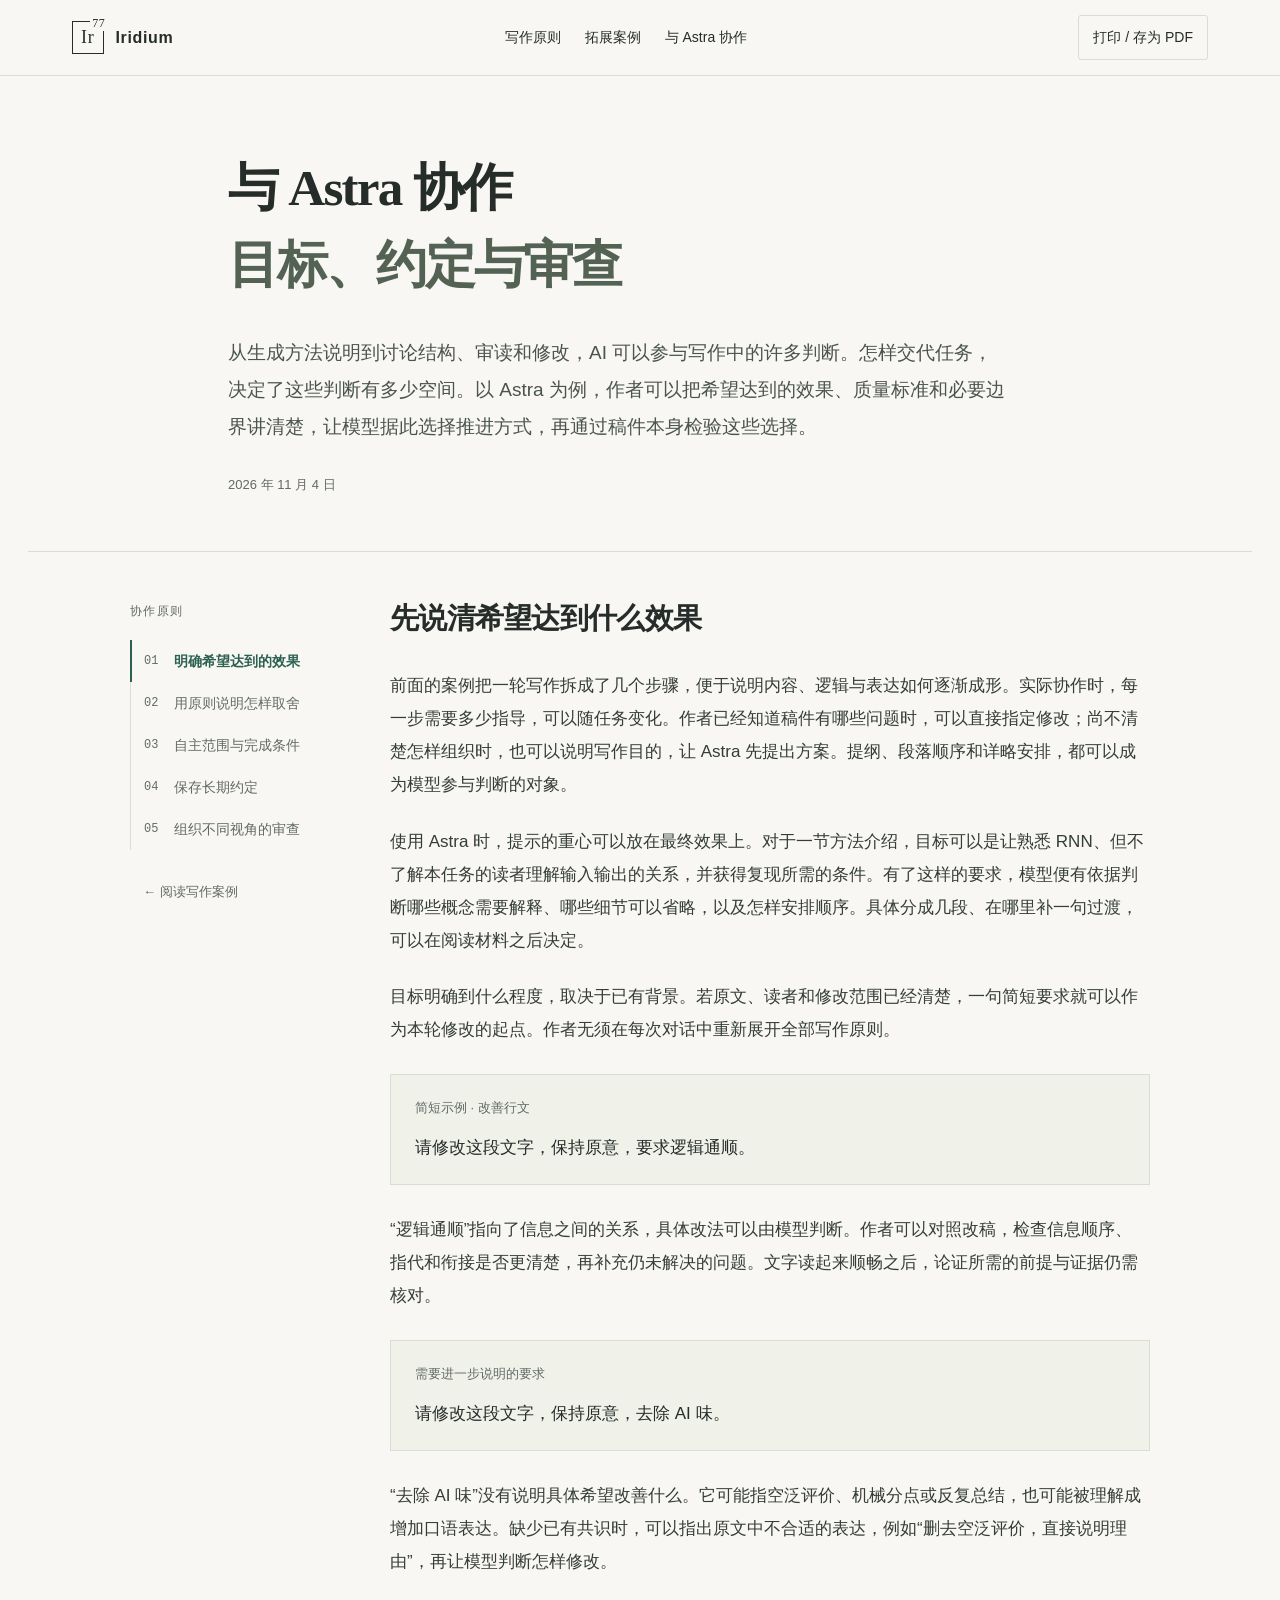
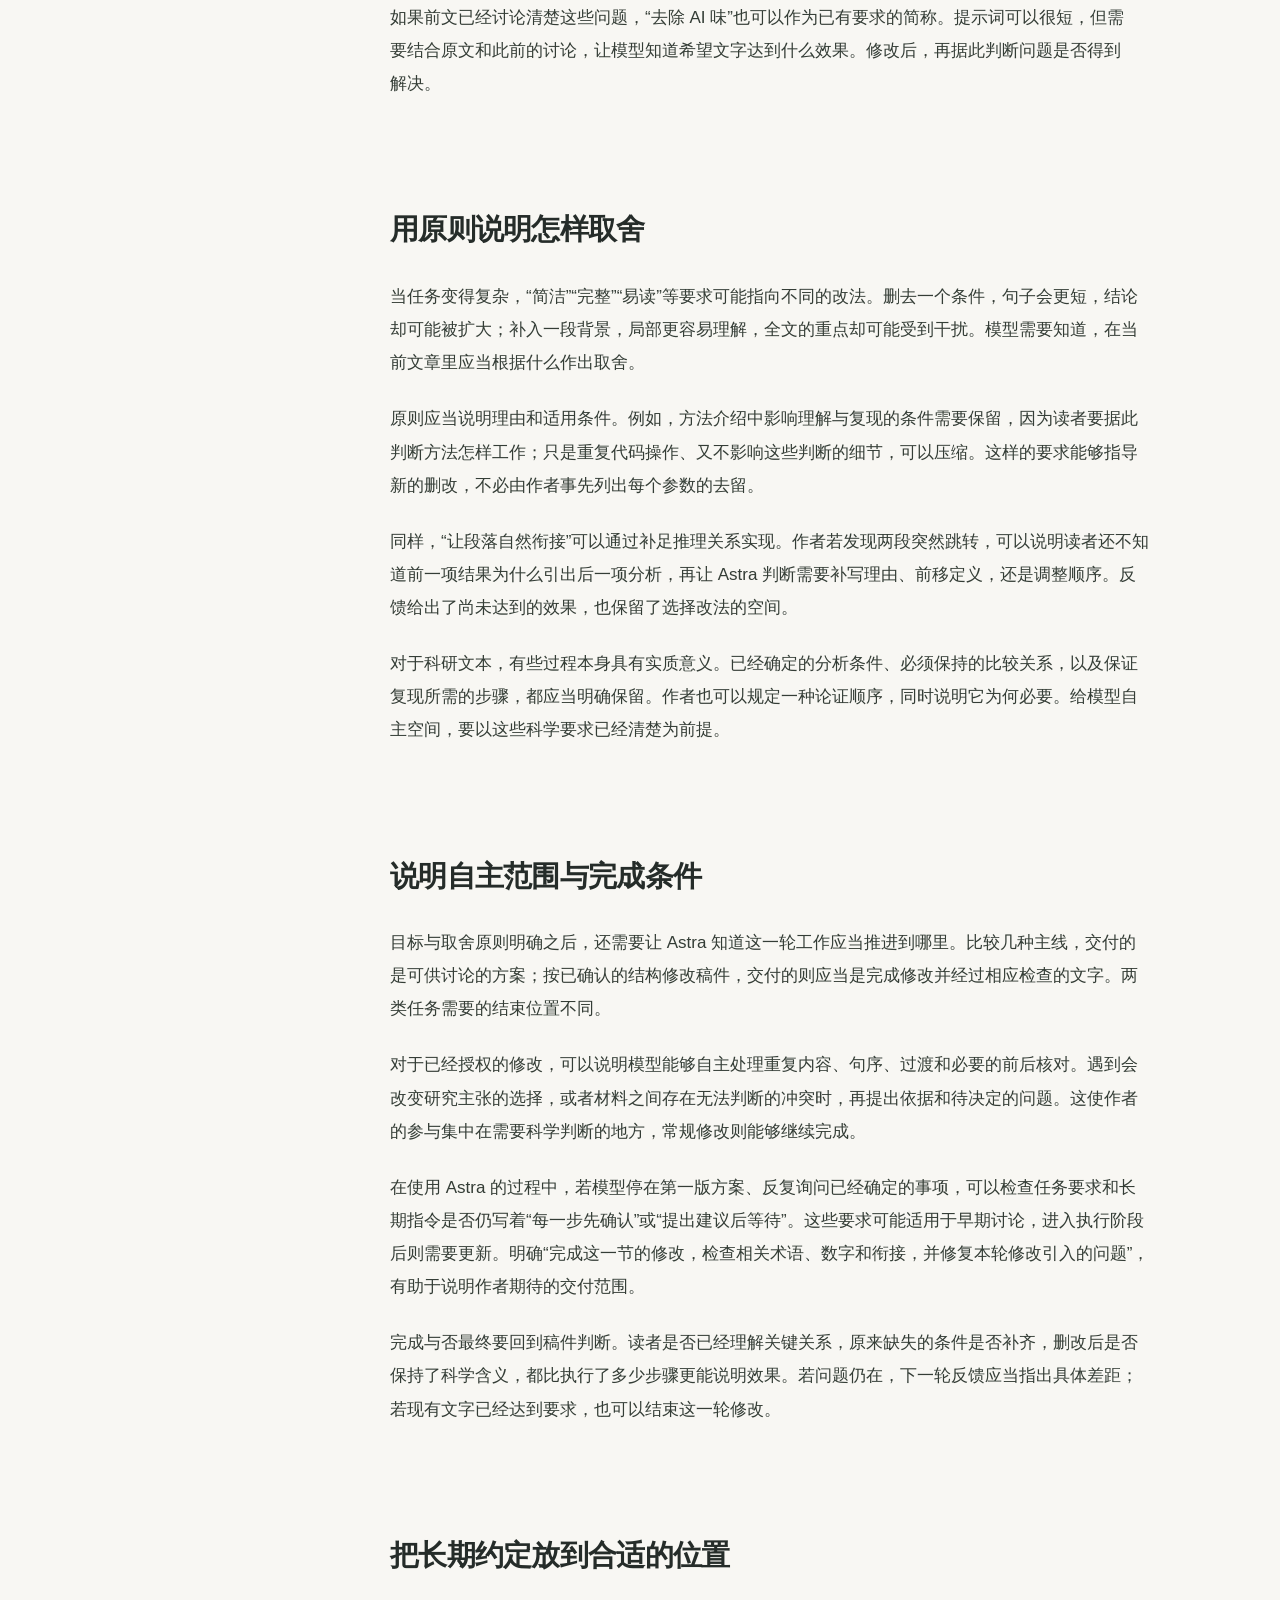
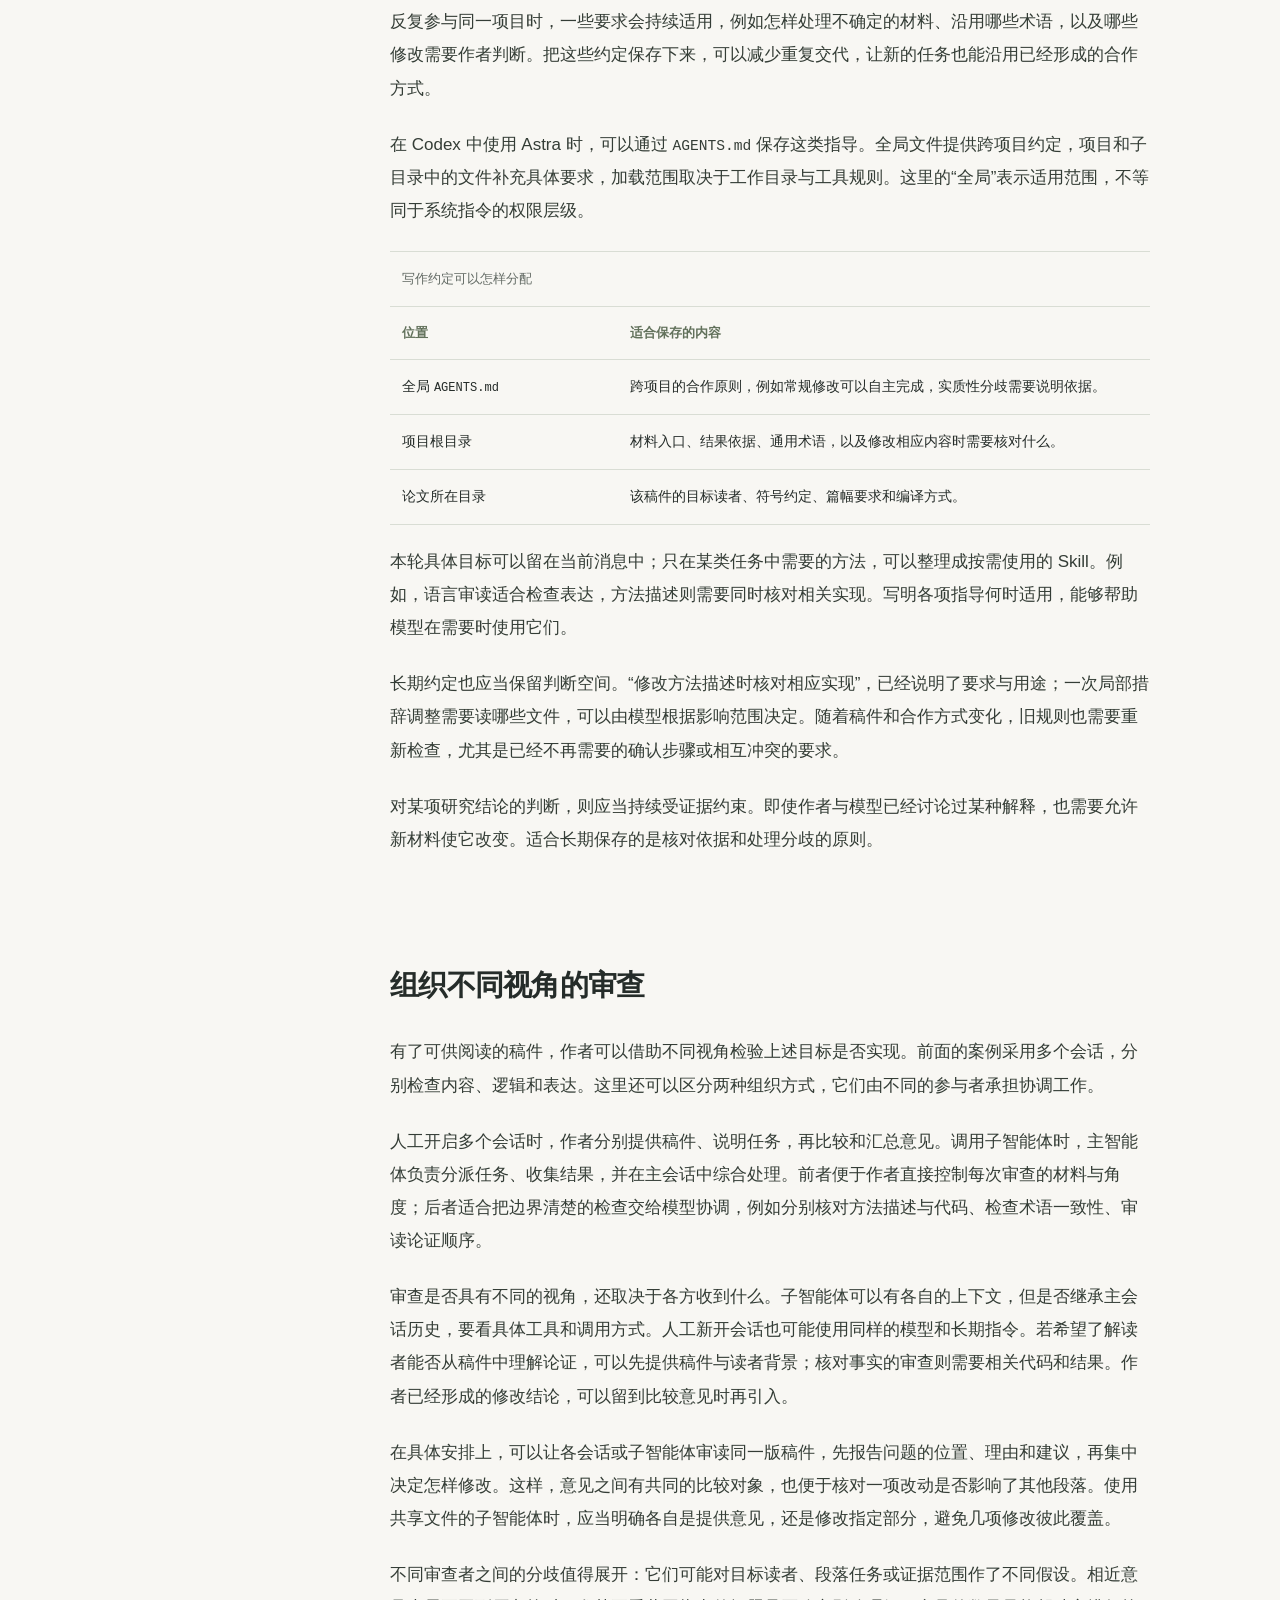
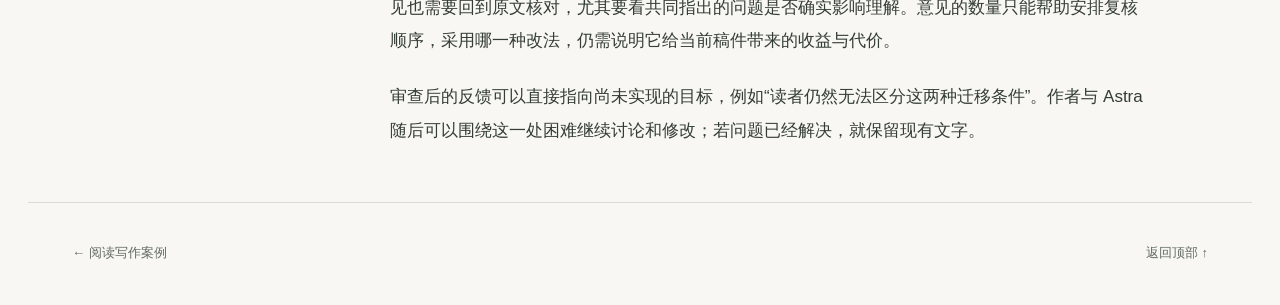
==== astra.html @ d88bc05d "Publish Iridium research writing guide" ====
<!doctype html>
<html lang="zh-CN">
<head>
  <meta charset="utf-8">
  <meta name="viewport" content="width=device-width, initial-scale=1">
  <meta name="theme-color" content="#f8f7f3">
  <meta name="description" content="与 Astra 协作写作时，怎样明确目标和取舍原则，保留自主判断空间，并通过长期约定与不同视角的审查推进修改。">
  <meta property="og:title" content="与 Astra 协作：目标、约定与审查">
  <meta property="og:description" content="把希望达到的效果、质量标准和必要边界讲清楚，让 Astra 判断怎样完成当前的写作任务。">
  <meta property="og:type" content="article">
  <meta property="og:site_name" content="Iridium">
  <link rel="canonical" href="https://veritas-arch.github.io/iridium/astra.html">
  <meta property="og:url" content="https://veritas-arch.github.io/iridium/astra.html">
  <title>与 Astra 协作 · Iridium</title>
  <link rel="icon" href="favicon.svg" type="image/svg+xml">
  <link rel="stylesheet" href="style.css">
  <script src="app.js" defer></script>
</head>
<body class="essay-page">
  <a class="skip-link" href="#goals">跳转到正文</a>
  <div class="reading-progress" aria-hidden="true"><span id="progress"></span></div>
  <header class="site-header">
    <a class="wordmark" href="index.html"><span class="brand-mark" aria-hidden="true">Ir<span>77</span></span>Iridium</a>
    <nav aria-label="主导航"><a href="index.html">写作原则</a><a href="case.html">拓展案例</a><a href="astra.html" aria-current="page">与 Astra 协作</a></nav>
    <button class="print-button" id="print-page" type="button" hidden>打印 / 存为 PDF</button>
  </header>
  <main id="top">
    <header class="article-head wrap">
      <h1>与 Astra 协作<br><span>目标、约定与审查</span></h1>
      <p class="standfirst">从生成方法说明到讨论结构、审读和修改，AI 可以参与写作中的许多判断。怎样交代任务，决定了这些判断有多少空间。以 Astra 为例，作者可以把希望达到的效果、质量标准和必要边界讲清楚，让模型据此选择推进方式，再通过稿件本身检验这些选择。</p>
      <p class="article-meta"><time datetime="2026-11-04">2026 年 11 月 4 日</time></p>
    </header>
    <div class="reading-layout wrap">
      <aside class="toc">
        <nav aria-label="协作原则目录">
          <p class="toc-label">协作原则</p>
          <a href="#goals"><span>01</span>明确希望达到的效果</a>
          <a href="#judgment"><span>02</span>用原则说明怎样取舍</a>
          <a href="#completion"><span>03</span>自主范围与完成条件</a>
          <a href="#instructions"><span>04</span>保存长期约定</a>
          <a href="#reviews"><span>05</span>组织不同视角的审查</a>
        </nav>
        <a class="toc-bottom" href="case.html">← 阅读写作案例</a>
      </aside>
      <article>
        <section class="article-section introduction" id="goals" aria-labelledby="goals-title">
          <h2 id="goals-title">先说清希望达到什么效果</h2>
          <p>前面的案例把一轮写作拆成了几个步骤，便于说明内容、逻辑与表达如何逐渐成形。实际协作时，每一步需要多少指导，可以随任务变化。作者已经知道稿件有哪些问题时，可以直接指定修改；尚不清楚怎样组织时，也可以说明写作目的，让 Astra 先提出方案。提纲、段落顺序和详略安排，都可以成为模型参与判断的对象。</p>
          <p>使用 Astra 时，提示的重心可以放在最终效果上。对于一节方法介绍，目标可以是让熟悉 RNN、但不了解本任务的读者理解输入输出的关系，并获得复现所需的条件。有了这样的要求，模型便有依据判断哪些概念需要解释、哪些细节可以省略，以及怎样安排顺序。具体分成几段、在哪里补一句过渡，可以在阅读材料之后决定。</p>
          <p>目标明确到什么程度，取决于已有背景。若原文、读者和修改范围已经清楚，一句简短要求就可以作为本轮修改的起点。作者无须在每次对话中重新展开全部写作原则。</p>
          <aside class="prompt-example" aria-labelledby="logic-example-title">
            <p class="example-label" id="logic-example-title">简短示例 · 改善行文</p>
            <blockquote><p>请修改这段文字，保持原意，要求逻辑通顺。</p></blockquote>
          </aside>
          <p>“逻辑通顺”指向了信息之间的关系，具体改法可以由模型判断。作者可以对照改稿，检查信息顺序、指代和衔接是否更清楚，再补充仍未解决的问题。文字读起来顺畅之后，论证所需的前提与证据仍需核对。</p>
          <aside class="prompt-example" aria-labelledby="voice-example-title">
            <p class="example-label" id="voice-example-title">需要进一步说明的要求</p>
            <blockquote><p>请修改这段文字，保持原意，去除 AI 味。</p></blockquote>
          </aside>
          <p>“去除 AI 味”没有说明具体希望改善什么。它可能指空泛评价、机械分点或反复总结，也可能被理解成增加口语表达。缺少已有共识时，可以指出原文中不合适的表达，例如“删去空泛评价，直接说明理由”，再让模型判断怎样修改。</p>
          <p>如果前文已经讨论清楚这些问题，“去除 AI 味”也可以作为已有要求的简称。提示词可以很短，但需要结合原文和此前的讨论，让模型知道希望文字达到什么效果。修改后，再据此判断问题是否得到解决。</p>
        </section>

        <section class="article-section" id="judgment" aria-labelledby="judgment-title">
          <h2 id="judgment-title">用原则说明怎样取舍</h2>
          <p>当任务变得复杂，“简洁”“完整”“易读”等要求可能指向不同的改法。删去一个条件，句子会更短，结论却可能被扩大；补入一段背景，局部更容易理解，全文的重点却可能受到干扰。模型需要知道，在当前文章里应当根据什么作出取舍。</p>
          <p>原则应当说明理由和适用条件。例如，方法介绍中影响理解与复现的条件需要保留，因为读者要据此判断方法怎样工作；只是重复代码操作、又不影响这些判断的细节，可以压缩。这样的要求能够指导新的删改，不必由作者事先列出每个参数的去留。</p>
          <p>同样，“让段落自然衔接”可以通过补足推理关系实现。作者若发现两段突然跳转，可以说明读者还不知道前一项结果为什么引出后一项分析，再让 Astra 判断需要补写理由、前移定义，还是调整顺序。反馈给出了尚未达到的效果，也保留了选择改法的空间。</p>
          <p>对于科研文本，有些过程本身具有实质意义。已经确定的分析条件、必须保持的比较关系，以及保证复现所需的步骤，都应当明确保留。作者也可以规定一种论证顺序，同时说明它为何必要。给模型自主空间，要以这些科学要求已经清楚为前提。</p>
        </section>

        <section class="article-section" id="completion" aria-labelledby="completion-title">
          <h2 id="completion-title">说明自主范围与完成条件</h2>
          <p>目标与取舍原则明确之后，还需要让 Astra 知道这一轮工作应当推进到哪里。比较几种主线，交付的是可供讨论的方案；按已确认的结构修改稿件，交付的则应当是完成修改并经过相应检查的文字。两类任务需要的结束位置不同。</p>
          <p>对于已经授权的修改，可以说明模型能够自主处理重复内容、句序、过渡和必要的前后核对。遇到会改变研究主张的选择，或者材料之间存在无法判断的冲突时，再提出依据和待决定的问题。这使作者的参与集中在需要科学判断的地方，常规修改则能够继续完成。</p>
          <p>在使用 Astra 的过程中，若模型停在第一版方案、反复询问已经确定的事项，可以检查任务要求和长期指令是否仍写着“每一步先确认”或“提出建议后等待”。这些要求可能适用于早期讨论，进入执行阶段后则需要更新。明确“完成这一节的修改，检查相关术语、数字和衔接，并修复本轮修改引入的问题”，有助于说明作者期待的交付范围。</p>
          <p>完成与否最终要回到稿件判断。读者是否已经理解关键关系，原来缺失的条件是否补齐，删改后是否保持了科学含义，都比执行了多少步骤更能说明效果。若问题仍在，下一轮反馈应当指出具体差距；若现有文字已经达到要求，也可以结束这一轮修改。</p>
        </section>

        <section class="article-section" id="instructions" aria-labelledby="instructions-title">
          <h2 id="instructions-title">把长期约定放到合适的位置</h2>
          <p>反复参与同一项目时，一些要求会持续适用，例如怎样处理不确定的材料、沿用哪些术语，以及哪些修改需要作者判断。把这些约定保存下来，可以减少重复交代，让新的任务也能沿用已经形成的合作方式。</p>
          <p>在 Codex 中使用 Astra 时，可以通过 <code>AGENTS.md</code> 保存这类指导。全局文件提供跨项目约定，项目和子目录中的文件补充具体要求，加载范围取决于工作目录与工具规则。这里的“全局”表示适用范围，不等同于系统指令的权限层级。</p>
          <div class="table-wrap">
            <table class="guidance-table">
              <caption>写作约定可以怎样分配</caption>
              <thead><tr><th scope="col">位置</th><th scope="col">适合保存的内容</th></tr></thead>
              <tbody>
                <tr><th scope="row">全局 <code>AGENTS.md</code></th><td>跨项目的合作原则，例如常规修改可以自主完成，实质性分歧需要说明依据。</td></tr>
                <tr><th scope="row">项目根目录</th><td>材料入口、结果依据、通用术语，以及修改相应内容时需要核对什么。</td></tr>
                <tr><th scope="row">论文所在目录</th><td>该稿件的目标读者、符号约定、篇幅要求和编译方式。</td></tr>
              </tbody>
            </table>
          </div>
          <p>本轮具体目标可以留在当前消息中；只在某类任务中需要的方法，可以整理成按需使用的 Skill。例如，语言审读适合检查表达，方法描述则需要同时核对相关实现。写明各项指导何时适用，能够帮助模型在需要时使用它们。</p>
          <p>长期约定也应当保留判断空间。“修改方法描述时核对相应实现”，已经说明了要求与用途；一次局部措辞调整需要读哪些文件，可以由模型根据影响范围决定。随着稿件和合作方式变化，旧规则也需要重新检查，尤其是已经不再需要的确认步骤或相互冲突的要求。</p>
          <p>对某项研究结论的判断，则应当持续受证据约束。即使作者与模型已经讨论过某种解释，也需要允许新材料使它改变。适合长期保存的是核对依据和处理分歧的原则。</p>
        </section>

        <section class="article-section" id="reviews" aria-labelledby="reviews-title">
          <h2 id="reviews-title">组织不同视角的审查</h2>
          <p>有了可供阅读的稿件，作者可以借助不同视角检验上述目标是否实现。前面的案例采用多个会话，分别检查内容、逻辑和表达。这里还可以区分两种组织方式，它们由不同的参与者承担协调工作。</p>
          <p>人工开启多个会话时，作者分别提供稿件、说明任务，再比较和汇总意见。调用子智能体时，主智能体负责分派任务、收集结果，并在主会话中综合处理。前者便于作者直接控制每次审查的材料与角度；后者适合把边界清楚的检查交给模型协调，例如分别核对方法描述与代码、检查术语一致性、审读论证顺序。</p>
          <p>审查是否具有不同的视角，还取决于各方收到什么。子智能体可以有各自的上下文，但是否继承主会话历史，要看具体工具和调用方式。人工新开会话也可能使用同样的模型和长期指令。若希望了解读者能否从稿件中理解论证，可以先提供稿件与读者背景；核对事实的审查则需要相关代码和结果。作者已经形成的修改结论，可以留到比较意见时再引入。</p>
          <p>在具体安排上，可以让各会话或子智能体审读同一版稿件，先报告问题的位置、理由和建议，再集中决定怎样修改。这样，意见之间有共同的比较对象，也便于核对一项改动是否影响了其他段落。使用共享文件的子智能体时，应当明确各自是提供意见，还是修改指定部分，避免几项修改彼此覆盖。</p>
          <p>不同审查者之间的分歧值得展开：它们可能对目标读者、段落任务或证据范围作了不同假设。相近意见也需要回到原文核对，尤其要看共同指出的问题是否确实影响理解。意见的数量只能帮助安排复核顺序，采用哪一种改法，仍需说明它给当前稿件带来的收益与代价。</p>
          <p>审查后的反馈可以直接指向尚未实现的目标，例如“读者仍然无法区分这两种迁移条件”。作者与 Astra 随后可以围绕这一处困难继续讨论和修改；若问题已经解决，就保留现有文字。</p>
        </section>
      </article>
    </div>
  </main>
  <footer class="site-footer wrap"><a href="case.html">← 阅读写作案例</a><a href="#top">返回顶部 ↑</a></footer>
  <div id="toast" class="toast" role="status" aria-live="polite" hidden></div>
</body>
</html>
---- style.css ----
:root {
  --paper: #f8f7f3;
  --ink: #252c29;
  --muted: #626a64;
  --line: #d9ddd4;
  --accent: #2c6152;
  --accent-dark: #234d42;
  --rust: #a64d35;
  --tint: #edf1e9;
  --serif: "Noto Serif CJK SC", "Songti SC", "STSong", serif;
  --sans: Inter, "Noto Sans CJK SC", "PingFang SC", "Microsoft YaHei", sans-serif;
  --text-body: 1.0625rem;
  --text-note: 1rem;
  --text-small: .875rem;
  --text-label: .8125rem;
  --text-micro: .75rem;
  --header-height: 76px;
}
* { box-sizing: border-box; }
html { scroll-behavior: smooth; scroll-padding-top: calc(var(--header-height) + 28px); scrollbar-color: #a8b9a2 var(--paper); }
body { margin: 0; background: var(--paper); color: var(--ink); font: var(--text-body)/1.95 var(--sans); -webkit-font-smoothing: antialiased; }
a { color: inherit; text-underline-offset: 4px; text-decoration-thickness: 1px; }
a:hover { color: var(--accent); }
button { font: inherit; color: inherit; cursor: pointer; min-height: 44px; min-width: 44px; border: 1px solid var(--line); background: transparent; }
a, button, summary { -webkit-tap-highlight-color: transparent; }
a:focus-visible, button:focus-visible, summary:focus-visible, [tabindex]:focus-visible { outline: 3px solid #a45133; outline-offset: 5px; border-radius: 2px; }
p { margin: 0 0 1.35em; text-wrap: pretty; }
h1, h2, h3, h4 { margin: 0; font-weight: 600; line-height: 1.55; text-wrap: balance; }
h1, h2 { font-family: var(--serif); }
h2 { font-size: 1.8rem; letter-spacing: -.025em; margin-bottom: 28px; }
h3 { font-size: 1.1875rem; }
h4 { font-size: 1.0625rem; }
code { font: .86em/1.7 ui-monospace, SFMono-Regular, Consolas, monospace; overflow-wrap: anywhere; }
pre { margin: 0; }
sub { line-height: 0; }
::selection { background: #dbe7ce; }
[hidden] { display: none !important; }
.wrap { width: min(100%, 1224px); margin-inline: auto; padding-inline: 44px; }
.skip-link { position: fixed; top: -100px; left: 20px; z-index: 200; padding: 12px; background: var(--ink); color: white; }
.skip-link:focus { top: 12px; }
.reading-progress { position: fixed; inset: 0 0 auto; height: 3px; z-index: 100; }
.reading-progress span { display: block; height: 100%; width: 0; background: var(--accent); }
.site-header { display: flex; flex-wrap: wrap; align-items: center; justify-content: space-between; gap: 16px 28px; min-height: 76px; padding: 12px max(32px, calc((100vw - 1136px)/2)); border-bottom: 1px solid var(--line); position: sticky; top: 0; background: var(--paper); z-index: 50; }
.wordmark { display: inline-flex; align-items: center; gap: 12px; text-decoration: none; white-space: nowrap; font-size: 1rem; font-weight: 600; letter-spacing: .04em; }
.brand-mark { position: relative; width: 1.75em; height: 1.8em; border: 1.5px solid var(--ink); display: inline-flex; align-items: center; justify-content: center; font: 1.125rem/1 var(--serif); }
.brand-mark span { position: absolute; right: -5px; top: -7px; padding: 2px; background: var(--paper); font-size: 12px; }
.site-header nav { display: flex; align-items: center; flex-wrap: wrap; gap: 24px; font-size: var(--text-small); }
.site-header nav a { display: inline-flex; align-items: center; min-height: 44px; text-decoration: none; white-space: nowrap; }
.site-header nav a:hover { text-decoration: underline; }
.print-button { padding: 8px 14px; border-radius: 3px; font-size: var(--text-small); }
.print-button:hover { background: var(--tint); }
.article-head { max-width: 912px; padding-top: 74px; padding-bottom: 54px; }
.article-head h1 { font-size: clamp(2.25rem, 4vw, 3.25rem); line-height: 1.5; letter-spacing: -.035em; margin-bottom: 30px; }
.article-head h1 span { color: #536253; }
.standfirst { max-width: 780px; font-size: 1.1875rem; line-height: 1.95; color: #4b544d; margin-bottom: 28px; }
.standfirst a { color: var(--accent); }
.article-meta { color: var(--muted); font-size: var(--text-label); margin: 0; line-height: 1.9; }
.reading-layout { display: grid; grid-template-columns: 196px minmax(0, 760px); gap: 64px; justify-content: center; padding-top: 44px; padding-bottom: 24px; border-top: 1px solid var(--line); }
.toc { position: sticky; top: calc(var(--header-height) + 26px); align-self: start; max-height: calc(100dvh - var(--header-height) - 48px); overflow-y: auto; scrollbar-width: thin; font-size: var(--text-small); padding: 4px 5px 5px 0; }
.toc-label { margin-bottom: 16px; font-size: var(--text-micro); letter-spacing: .12em; color: var(--muted); }
.toc nav a { display: flex; align-items: center; gap: 12px; min-height: 42px; padding: 8px 0 8px 13px; border-left: 1px solid var(--line); line-height: 1.6; text-decoration: none; color: var(--muted); }
.toc nav a span { flex: 0 0 1.5em; color: var(--muted); font: var(--text-micro)/1.7 ui-monospace, monospace; }
.toc nav a.active { border-left: 2px solid var(--accent); padding-left: 12px; color: var(--accent); font-weight: 600; }
.toc nav a:hover { color: var(--ink); }
.toc a:focus-visible { outline-offset: -3px; }
.toc-bottom { display: inline-flex; align-items: center; min-height: 44px; margin-top: 20px; padding-left: 13px; color: var(--muted); font-size: var(--text-label); text-decoration: none; }
article { min-width: 0; }
.article-section { margin-bottom: 76px; padding-bottom: 8px; }
.article-section:last-child { margin-bottom: 0; }
.section-lead { margin-bottom: 26px; font-size: 1.125rem; line-height: 1.9; }
.article-section > p:not(.small-print) { color: #343d36; }
.article-section > h3 { margin: 40px 0 20px; }
article p a { color: var(--accent); }
.brief-example { margin: 30px 0; padding: 4px 0 4px 22px; border-left: 1px solid #a4b599; color: #485544; }
.brief-example p { font-size: var(--text-note); margin-bottom: 10px; }
.brief-example .example-label { color: var(--muted); font-size: var(--text-label); margin-bottom: 10px; }
.brief-example a { color: var(--accent); font-size: var(--text-label); text-decoration: none; }
.small-label, .panel-label { display: block; font-size: var(--text-label); line-height: 1.8; letter-spacing: .02em; color: var(--muted); margin-bottom: 12px; }
.small-print { font-size: var(--text-small) !important; line-height: 1.9; color: var(--muted); }
.source-note { font-size: var(--text-label); color: var(--accent); text-decoration: none; line-height: 1.9; overflow-wrap: anywhere; }
.source-note:hover { text-decoration: underline; }
.source-entry { display: flex; gap: 22px; border-top: 1px solid var(--line); padding: 26px 0; }
.source-index { color: var(--rust); font: var(--text-label)/2.5 ui-monospace, monospace; }
.source-entry > div { min-width: 0; flex: 1; }
.source-entry h3 { font-size: 1.125rem; margin-bottom: 10px; }
.source-entry p { font-size: var(--text-note); line-height: 1.95; color: var(--muted); }
.source-entry > div > p:last-child { margin-bottom: 0; }
.site-footer { border-top: 1px solid var(--line); display: flex; align-items: center; justify-content: space-between; gap: 24px; padding-top: 28px; padding-bottom: 30px; font-size: var(--text-label); color: var(--muted); }
.site-footer a { display: inline-flex; align-items: center; min-height: 44px; text-decoration: none; }
.toast { position: fixed; bottom: max(24px, env(safe-area-inset-bottom)); left: 50%; transform: translateX(-50%); max-width: 90%; padding: 10px 22px; background: #263e32; color: white; border-radius: 4px; font-size: var(--text-small); text-align: center; z-index: 99; box-shadow: 0 5px 20px #0002; }

/* The separate case study retains the original comparisons and exercises. */
details { border-block: 1px solid var(--line); }
summary { list-style: none; cursor: pointer; display: flex; align-items: center; justify-content: space-between; gap: 15px; padding: 18px 0; min-height: 44px; font-size: .9375rem; line-height: 1.8; }
summary::-webkit-details-marker { display: none; }
.expand-icon { flex-shrink: 0; color: var(--accent); font-size: 20px; transition: transform .2s; }
details[open] > summary > .expand-icon { transform: rotate(45deg); }
.details-body { padding-bottom: 22px; }
.details-body > p:last-child { margin-bottom: 0; }
.tiny-tag { display: inline-block; padding: 3px 7px; border: 1px solid #a8b9a2; border-radius: 2px; color: var(--accent); font-size: var(--text-micro); line-height: 1.6; letter-spacing: .02em; }
.case-page .article-section { padding-bottom: 48px; border-bottom: 1px solid var(--line); }
.case-page .article-section:last-child { border-bottom: 0; }
.case-context { background: var(--tint); padding: 22px 24px; margin: 30px 0 24px; border-radius: 3px; }
.case-context p { font-size: var(--text-note); color: #4a5449; margin: 12px 0 0; }
.case-route { list-style: none; display: grid; grid-template-columns: repeat(6, 1fr); gap: 10px; padding: 0; margin: 26px 0 0; counter-reset: case; }
.case-route li { padding-bottom: 12px; counter-increment: case; }
.case-route a { display: flex; flex-direction: column; gap: 7px; min-height: 52px; font-size: var(--text-small); text-decoration: none; }
.case-route a:before { content: "0" counter(case); color: var(--rust); font: var(--text-micro)/1.5 ui-monospace, monospace; }
.case-step { margin-top: 52px; }
.step-heading { display: flex; align-items: center; gap: 15px; margin-bottom: 21px; }
.step-heading > span { flex-shrink: 0; width: 2.5em; height: 2.5em; display: flex; align-items: center; justify-content: center; border: 1px solid var(--line); border-radius: 50%; background: var(--tint); color: var(--accent); font: var(--text-micro)/1 ui-monospace, monospace; }
.step-heading h3 { font: 600 1.375rem/1.6 var(--serif); }
.case-step > p { color: #3e4740; }
.code-disclosure { background: #f0f0e9; border: 0; padding-inline: 18px; margin-top: 25px; }
.summary-meta { font-size: var(--text-label); color: var(--muted); margin-left: auto; }
.code-block { padding: 20px; background: #233e35; color: #e9f0de; overflow: auto; border-radius: 3px; font-size: var(--text-small); margin-bottom: 15px; line-height: 1.85; }
.code-block code { white-space: pre; overflow-wrap: normal; font-size: inherit; }
.task-figure { margin: 25px 0; padding: 24px 24px 20px; border: 1px solid var(--line); background: #fffefb; }
.task-stage-labels { display: grid; grid-template-columns: 5fr 2.2fr 3fr; font-size: var(--text-label); color: var(--muted); margin-bottom: 16px; text-align: center; }
.trial-track { display: flex; gap: 5px; align-items: center; height: 33px; }
.trial-track .item, .trial-track .retrieval { width: 10%; text-align: center; font: .875rem/30px ui-monospace, monospace; border-radius: 2px; flex-shrink: 0; }
.coral { background: #dba891; }
.ochre { background: #dec996; }
.teal { background: #9dbab0; }
.gap { width: 10%; border-bottom: 1px solid #abb5a6; }
.maintenance { width: 22%; height: 27px; background: repeating-linear-gradient(120deg, transparent, transparent 5px, #e3e8dd 5px, #e3e8dd 6px); border: 1px solid #d8e1ce; }
.trial-track .retrieval { width: 8%; border: 1px solid #92a88d; color: var(--accent); background: var(--tint); }
.fixation-track { display: grid; grid-template-columns: minmax(0, 74fr) minmax(0, 26fr); gap: 4px; margin-top: 14px; text-align: center; font: var(--text-micro)/1.6 ui-monospace, monospace; }
.fixation-track span { overflow-wrap: anywhere; }
.fixation-track span:first-child { border-top: 2px solid #7c9174; }
.fixation-track span:last-child { border-bottom: 2px solid #bcc6b6; }
.task-figure > p { font-size: var(--text-label); color: var(--muted); margin: 18px 0 0; }
.decision { border-left: 2px solid #adbd9e; padding-left: 17px; font-size: var(--text-note); color: #5d6855; margin-top: 22px; }
.decision > span { display: block; font-size: var(--text-label); color: var(--accent); margin-bottom: 6px; }
.table-wrap { margin: 24px 0 20px; overflow: auto; border-block: 1px solid var(--line); }
table { border-collapse: collapse; width: 100%; font-size: var(--text-small); text-align: left; line-height: 1.85; }
caption { text-align: left; color: var(--muted); font-size: var(--text-label); padding: 15px 12px; }
th, td { padding: 14px 12px; border-top: 1px solid var(--line); vertical-align: top; }
thead th { color: #62715b; font-weight: 600; font-size: var(--text-label); }
tbody th { font-weight: 400; width: 41%; }
tbody td:nth-child(2) { width: 20%; }
.guidance-table tbody th { width: 30%; }
.guidance-table tbody td:nth-child(2) { width: 70%; }
.placement { display: inline-block; padding: 3px 7px; border-radius: 2px; font-size: var(--text-micro); }
.placement.main { background: #dfeadf; color: #315d43; }
.placement.appendix { background: #ece4d1; color: #6d572d; }
.placement.both { background: #e1e7e5; color: #3c5b51; }
.placement.code { background: #e7e7e3; color: #555d55; }
.outline-list { border-left: 1px solid #b8c7b0; margin: 25px 0 25px 8px; padding-left: 24px; }
.outline-list > div { position: relative; margin-bottom: 22px; }
.outline-list > div:before { content: ""; position: absolute; left: -29px; top: 10px; width: 8px; height: 8px; border-radius: 50%; background: #79946d; border: 2px solid var(--paper); }
.outline-list span { font-size: var(--text-label); color: var(--muted); margin-right: 15px; }
.outline-list strong { font-size: var(--text-note); font-weight: 600; }
.outline-list p { font-size: var(--text-note); color: var(--muted); margin: 6px 0 0; }
.prompt-inline { margin-top: 26px; }
.prompt-inline .details-body { background: #eeeee7; padding: 18px 20px; }
.prompt-content { font-size: var(--text-note); color: #414b40; white-space: pre-line; }
.prompt-inline .copy-button { margin-top: 12px; }
.copy-button { font-size: var(--text-small); line-height: 1.6; padding: 9px 14px; border: 1px solid #a6b69d; border-radius: 3px; color: var(--accent); flex-shrink: 0; min-width: 4.5rem; }
.copy-button:hover { background: #e2e9dc; }
.revision-view { margin: 25px 0; border: 1px solid #cbd4c3; border-radius: 3px; background: #fffefb; overflow: hidden; }
.tab-list { display: flex; border-bottom: 1px solid var(--line); background: var(--tint); padding-inline: 18px; gap: 8px; }
.tab-list button { border: 0; border-bottom: 2px solid transparent; padding: 14px 18px; color: var(--muted); font-size: var(--text-small); font-weight: 500; }
.tab-list button[aria-selected="true"] { color: var(--accent); border-bottom-color: var(--accent); }
.tab-panel { padding: 28px 32px; }
.tab-list button:focus-visible, .tab-panel:focus-visible { outline-offset: -4px; }
.english-sample { font: 1.125rem/1.9 Georgia, "Times New Roman", serif; color: #364238; }
.english-sample code { font-size: .72em; }
.editor-note { font-size: .9375rem; color: var(--muted); padding-top: 15px; border-top: 1px dashed var(--line); margin: 0; }
.reason-list { list-style: none; padding: 0; margin: 0; }
.reason-list li { display: flex; gap: 20px; font-size: var(--text-note); margin-bottom: 16px; }
.reason-list li:last-child { margin-bottom: 0; }
.reason-list strong { color: var(--accent); font-weight: 500; flex: 0 0 2em; }
.final-excerpt { margin: 25px 0; padding: 25px 28px; background: #f0f1ea; border-left: 2px solid #a3b395; }
.final-excerpt > p:last-child { margin-bottom: 0; }
.before-after { display: grid; grid-template-columns: 1fr 1fr; border-block: 1px solid var(--line); margin: 25px 0 15px; }
.before-after > div { padding: 23px 22px 21px 0; }
.before-after > div + div { padding-left: 24px; padding-right: 0; border-left: 1px solid var(--line); }
.before-after .english-sample { margin-bottom: 0; }
.review-quote { background: #e9eee3; border-left: 2px solid #90a480; padding: 24px 26px; margin: 24px 0; }
.review-quote p { font: 1.125rem/1.9 var(--serif); margin-bottom: 14px; }
.argument-flow { list-style: none; padding: 0; margin: 33px 0 30px; }
.argument-flow li { display: flex; gap: 20px; position: relative; padding-bottom: 26px; }
.argument-flow li:after { content: ""; position: absolute; left: 14px; top: 29px; bottom: 0; width: 1px; background: #bccab1; }
.argument-flow li:last-child:after { display: none; }
.flow-dot { display: flex; align-items: center; justify-content: center; flex-shrink: 0; width: 29px; height: 29px; border: 1px solid #bac9ae; border-radius: 50%; color: var(--accent); font: var(--text-micro)/1 ui-monospace, monospace; }
.argument-flow h4 { margin: 1px 0 8px; }
.argument-flow p { font-size: var(--text-note); color: var(--muted); margin: 0; }
.transition-example { background: var(--tint); padding: 23px 26px; margin: 15px 0 25px; }
.transition-example > p:last-child { margin-bottom: 0; }
.review-lenses { display: grid; grid-template-columns: repeat(3, 1fr); gap: 24px; margin: 30px 0; }
.review-lenses > div { border-top: 2px solid #a6b694; padding-top: 15px; }
.review-lenses span { color: var(--accent); font-size: var(--text-label); }
.review-lenses h4 { font-size: var(--text-body); margin: 10px 0; }
.review-lenses p { color: var(--muted); font-size: var(--text-note); margin: 0; }
.decision-lab { margin: 35px 0; padding: 28px; border: 1px solid #bac9b0; border-radius: 3px; background: #fffefb; }
.lab-heading { display: flex; align-items: center; gap: 15px; margin-bottom: 16px; }
.lab-heading > p { font: 1.1875rem/1.6 var(--serif); margin: 0; }
.lab-original { padding: 18px 0 20px; border-top: 1px solid var(--line); margin-top: 23px; }
.lab-original > p { margin: 0; }
.lab-suggestion { padding: 20px 23px; background: #f4eee4; border-left: 2px solid #b68c65; }
.lab-suggestion > p { font: 1.25rem/1.9 var(--serif); margin: 0 0 12px; }
.suggestion-reason { color: #7a6857; font-size: var(--text-small); }
.decision-buttons { display: flex; gap: 12px; margin: 22px 0; flex-wrap: wrap; }
.decision-buttons button { flex: 1; min-width: 7rem; padding: 10px 12px; border-color: #a5b49a; border-radius: 3px; font-size: var(--text-small); }
.decision-buttons button:hover, .decision-buttons button[aria-pressed="true"] { background: var(--accent); color: #fff; border-color: var(--accent); }
.decision-feedback { padding: 17px 20px; background: #eaf0e2; color: #385032; font-size: var(--text-note); margin-bottom: 21px; }
.verdict { margin-top: 22px; }
.verdict .details-body p { font-size: var(--text-note); }
.verdict .verdict-text { border-left: 2px solid #8ea777; padding: 10px 17px; background: var(--tint); color: var(--accent); }
.line-edit { padding: 24px 27px; background: #f0f0e8; margin: 28px 0; }
.line-edit > p > span { display: block; color: var(--muted); font-size: var(--text-label); margin-bottom: 11px; }
.line-edit del { color: #8c6452; text-decoration-color: #a15f49; text-decoration-thickness: 1px; }
.line-edit > .small-print { margin-bottom: 0; }
.finish-list { margin: 28px 0; }
.finish-list > div { display: flex; gap: 25px; border-top: 1px solid var(--line); padding: 17px 0; }
.finish-list span { flex: 0 0 2em; color: var(--accent); font-size: var(--text-small); }
.finish-list p { color: var(--muted); font-size: var(--text-note); margin: 0; }
.section-heading-row { display: flex; align-items: baseline; justify-content: space-between; gap: 18px; margin-bottom: 24px; }
.section-heading-row h2 { margin: 0; }
.download-link { display: inline-flex; align-items: center; min-height: 44px; flex-shrink: 0; font-size: var(--text-small); color: var(--accent); text-decoration: none; border-bottom: 1px solid #a2b495; padding-bottom: 4px; }
.download-link span { margin-left: 8px; }
.prompt-card { margin: 28px 0; padding: 28px 0 8px; border-top: 1px solid var(--line); }
.prompt-card-header { display: grid; align-items: center; gap: 12px; grid-template-columns: auto minmax(0, 1fr) auto; }
.prompt-number { color: var(--rust); font: var(--text-label)/1.5 ui-monospace, monospace; }
.prompt-card-header h3 { font-size: 1.125rem; min-width: 0; }
.prompt-use { font-size: var(--text-small); color: var(--muted); margin: 16px 0; }
.prompt-card .prompt-content { background: #f0f2ea; padding: 20px 24px; margin: 0; }
.prompt-example { margin: 28px 0; padding: 20px 24px; border: 1px solid var(--line); background: #f0f2ea; break-inside: avoid; }
.prompt-example .example-label { margin: 0 0 10px; font-size: var(--text-label); color: var(--muted); }
.prompt-example blockquote, .prompt-example blockquote p { margin: 0; }
.source-details { border-bottom: 0; margin-top: 17px; }
.source-details ul { color: var(--muted); font-size: var(--text-small); padding-left: 18px; line-height: 2.1; }
.source-details li { margin-bottom: 12px; }
.source-details .details-body { padding-bottom: 0; }
.math { white-space: nowrap; }

@media (max-width: 1100px) {
  .wrap { padding-inline: 32px; }
  .reading-layout { grid-template-columns: 180px minmax(0, 760px); gap: 36px; }
}
@media (max-width: 880px) {
  .article-head { padding-top: 52px; padding-bottom: 40px; }
  .reading-layout { display: block; padding-top: 30px; }
  .toc { position: static; max-height: none; overflow: visible; border-bottom: 1px solid var(--line); padding-bottom: 24px; margin-bottom: 40px; }
  .toc nav { display: grid; grid-template-columns: repeat(2, minmax(0, 1fr)); gap: 2px 28px; }
  .toc-label { grid-column: 1/-1; margin-bottom: 8px; }
  .toc nav a, .toc nav a.active { padding: 8px 0; border: 0; min-height: 44px; }
  .toc-bottom { display: none; }
  .article-section { max-width: 760px; margin-inline: auto; }
  .review-lenses { grid-template-columns: 1fr; gap: 20px; }
  .before-after { grid-template-columns: 1fr; }
  .before-after > div, .before-after > div + div { padding: 24px 0; border-left: 0; }
  .before-after > div + div { border-top: 1px solid var(--line); }
}
@media (max-width: 650px) {
  :root { --text-body: 1rem; --header-height: 66px; }
  .wrap { padding-inline: 20px; }
  .site-header { min-height: 66px; padding: 10px 20px; gap: 8px 14px; }
  .wordmark { font-size: .875rem; gap: 9px; }
  .brand-mark { font-size: 1rem; }
  .site-header nav { gap: 14px; font-size: .8125rem; }
  .site-header nav a[href="#sources"], .print-button { display: none !important; }
  .article-head { padding-top: 35px; padding-bottom: 32px; }
  .article-head h1 { font-size: clamp(1.8rem, 7.6vw, 2.4rem); line-height: 1.65; margin-bottom: 24px; }
  .standfirst { font-size: 1rem; line-height: 2; margin-bottom: 22px; }
  .article-meta { font-size: .75rem; }
  .reading-layout { padding-top: 24px; }
  .toc { margin-bottom: 34px; }
  .toc nav { gap: 2px 14px; }
  .toc nav a { gap: 8px; font-size: .8125rem; }
  .article-section { margin-bottom: 54px; }
  h2 { font-size: 1.5rem; margin-bottom: 23px; }
  h3 { font-size: 1.125rem; }
  .article-section > h3 { margin-top: 32px; margin-bottom: 17px; }
  .section-lead { font-size: 1rem; }
  .brief-example { padding-left: 17px; margin-block: 25px; }
  .source-entry { gap: 15px; padding-block: 23px; }
  .source-entry h3 { font-size: 1.0625rem; }
  .site-footer { flex-wrap: wrap; gap: 10px 20px; padding-block: 22px; }
  .case-context { padding: 19px; }
  .case-route { grid-template-columns: repeat(3, minmax(0, 1fr)); gap: 8px; }
  .case-step { margin-top: 35px; }
  .step-heading { gap: 12px; margin-bottom: 17px; }
  .step-heading h3 { font-size: 1.25rem; }
  .code-disclosure { padding-inline: 13px; }
  .summary-meta { display: none; }
  .code-block { padding: 14px; }
  .task-figure { padding: 20px 16px 13px; }
  .trial-track { gap: 3px; }
  .trial-track .item, .trial-track .retrieval { line-height: 25px; }
  .fixation-track { gap: 0; }
  th, td { padding: 12px 8px; }
  caption { padding: 12px 8px; }
  .placement { padding: 3px 5px; }
  .outline-list { padding-left: 19px; }
  .outline-list > div:before { left: -24px; }
  .outline-list span { margin-right: 8px; }
  .tab-list { padding-inline: 7px; gap: 3px; }
  .tab-list button { flex: 1; padding: 14px 8px; }
  .tab-panel { padding: 20px; }
  .english-sample { font-size: 1rem; }
  .reason-list li { gap: 13px; margin-bottom: 20px; }
  .final-excerpt { padding: 21px; }
  .before-after > div, .before-after > div + div { padding: 20px; }
  .before-after > div + div { background: var(--tint); }
  .review-quote { padding: 20px; }
  .review-quote p { font-size: 1rem; }
  .argument-flow li { gap: 15px; }
  .transition-example { padding: 20px; }
  .review-lenses > div { padding-top: 12px; border-top-width: 1px; }
  .decision-lab { padding: 20px; }
  .lab-heading { flex-wrap: wrap; gap: 9px; }
  .lab-heading > p { font-size: 1.0625rem; }
  .lab-suggestion { padding: 17px; }
  .decision-buttons { gap: 7px; margin-top: 19px; }
  .decision-buttons button { flex-basis: 100%; padding: 10px 5px; min-height: 48px; }
  .decision-feedback { padding: 15px; }
  .line-edit { padding: 20px; }
  .finish-list > div { gap: 18px; }
  .section-heading-row { display: block; }
  .section-heading-row h2 { margin-bottom: 10px; }
  .prompt-card { padding: 24px 0 4px; }
  .prompt-card-header { gap: 9px; }
  .copy-button { padding: 9px 12px; }
  .prompt-card .prompt-content { padding: 18px; }
}
@media (prefers-reduced-motion: reduce) {
  html { scroll-behavior: auto; }
  *, *:before, *:after { transition: none !important; animation: none !important; }
}
@media print {
  @page { margin: 18mm 17mm; }
  html { scroll-behavior: auto; }
  body { background: white; color: #111; font-size: 10.5pt; line-height: 1.7; }
  .reading-progress, .site-header, .toc, .copy-button, .decision-buttons, .toast, .site-footer, .download-link, .skip-link { display: none !important; }
  .wrap { max-width: none; width: 100%; padding: 0; }
  .article-head { padding-bottom: 22px; }
  .article-head h1 { font-size: 25pt; }
  .standfirst { max-width: none; font-size: 11pt; }
  .article-meta { font-size: 9pt; }
  .reading-layout { display: block; padding-top: 24px; }
  .article-section, .case-page .article-section { max-width: none; padding-bottom: 20px; margin-bottom: 24px; }
  h2 { font-size: 18pt; }
  h3 { font-size: 13pt; }
  h2, h3, h4 { break-after: avoid; }
  p { orphans: 3; widows: 3; }
  .brief-example { break-inside: avoid; }
  .tab-list { display: none; }
  .tab-panel[hidden] { display: block !important; }
  .tab-panel { border-top: 1px solid #ddd; }
  .revision-view { break-inside: auto; }
  .english-sample { font-size: 11pt; }
  .table-wrap { overflow: visible; }
  table { font-size: 9pt; }
  .details-body { display: block !important; }
  summary { font-weight: 600; }
  .expand-icon { display: none; }
  .before-after { grid-template-columns: 1fr 1fr; }
  .review-lenses { grid-template-columns: repeat(3, 1fr); }
  .source-entry { break-inside: avoid; }
  a { color: inherit; }
}
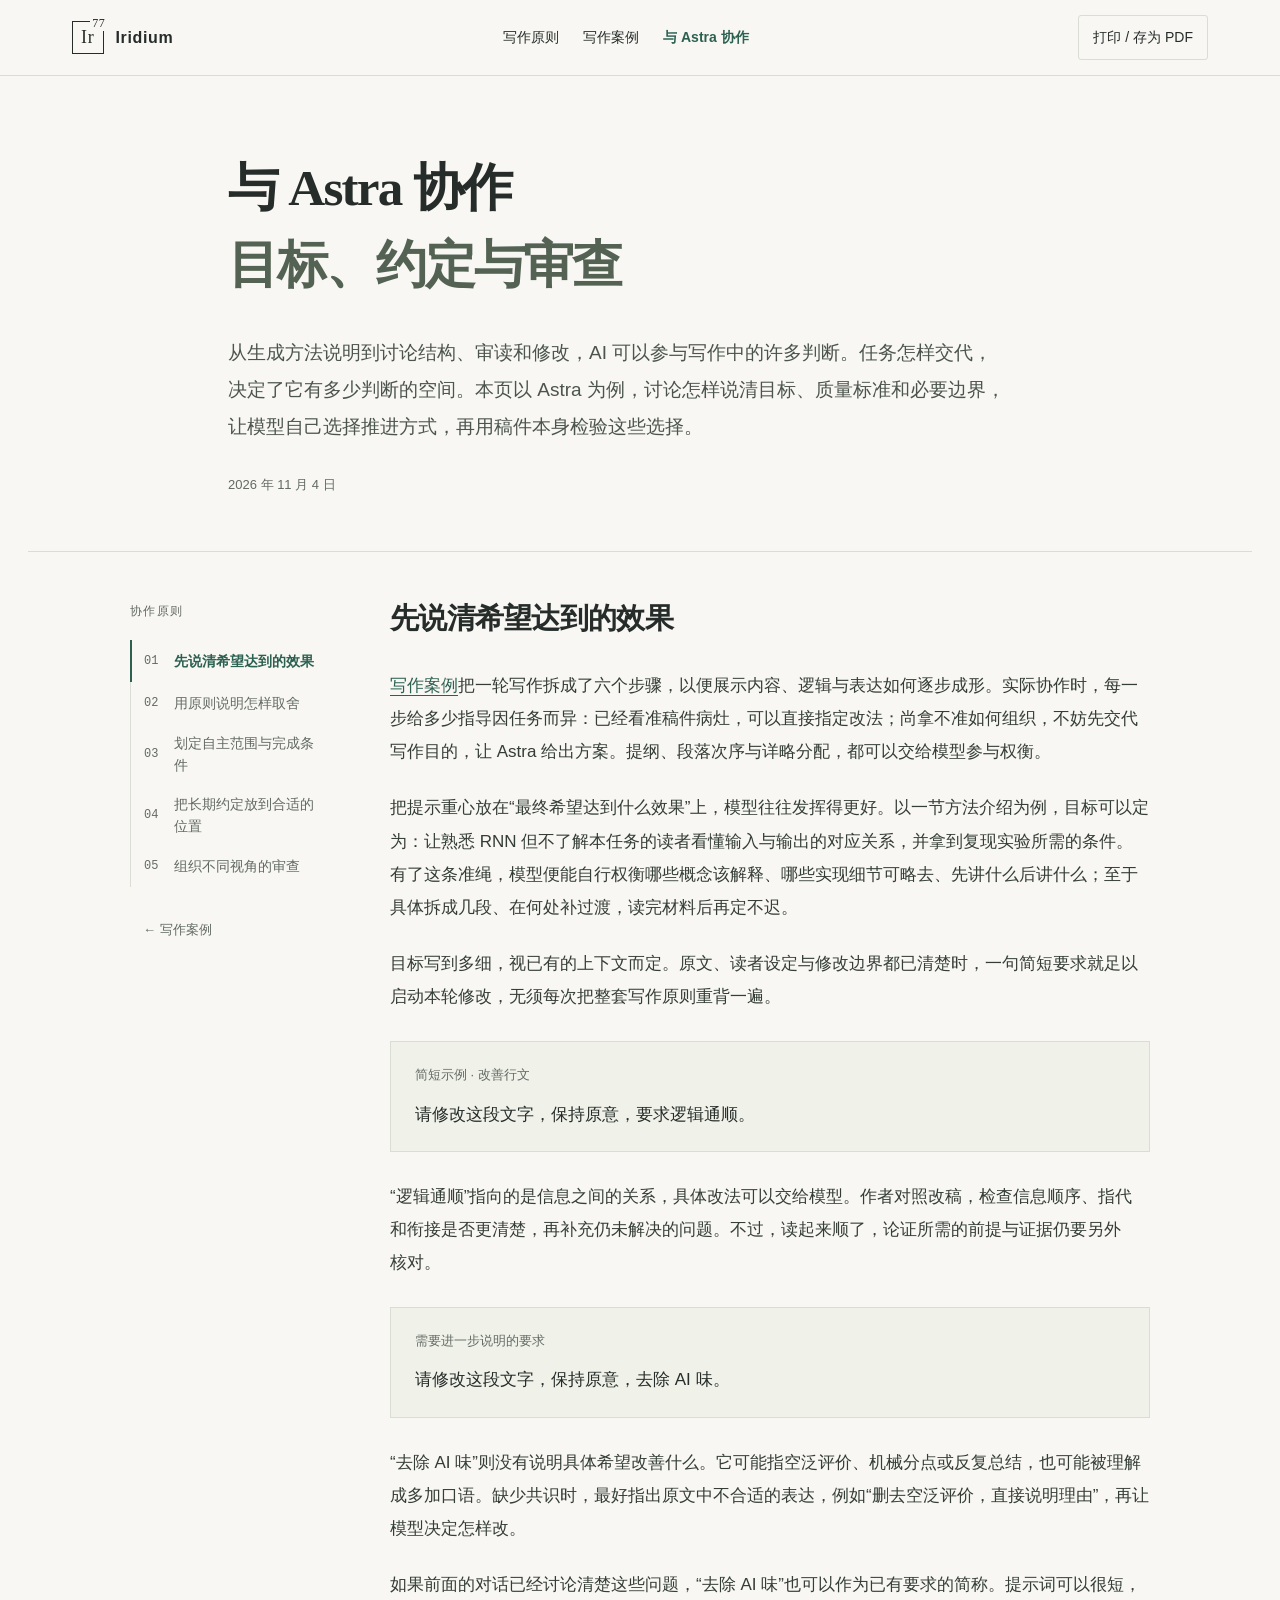
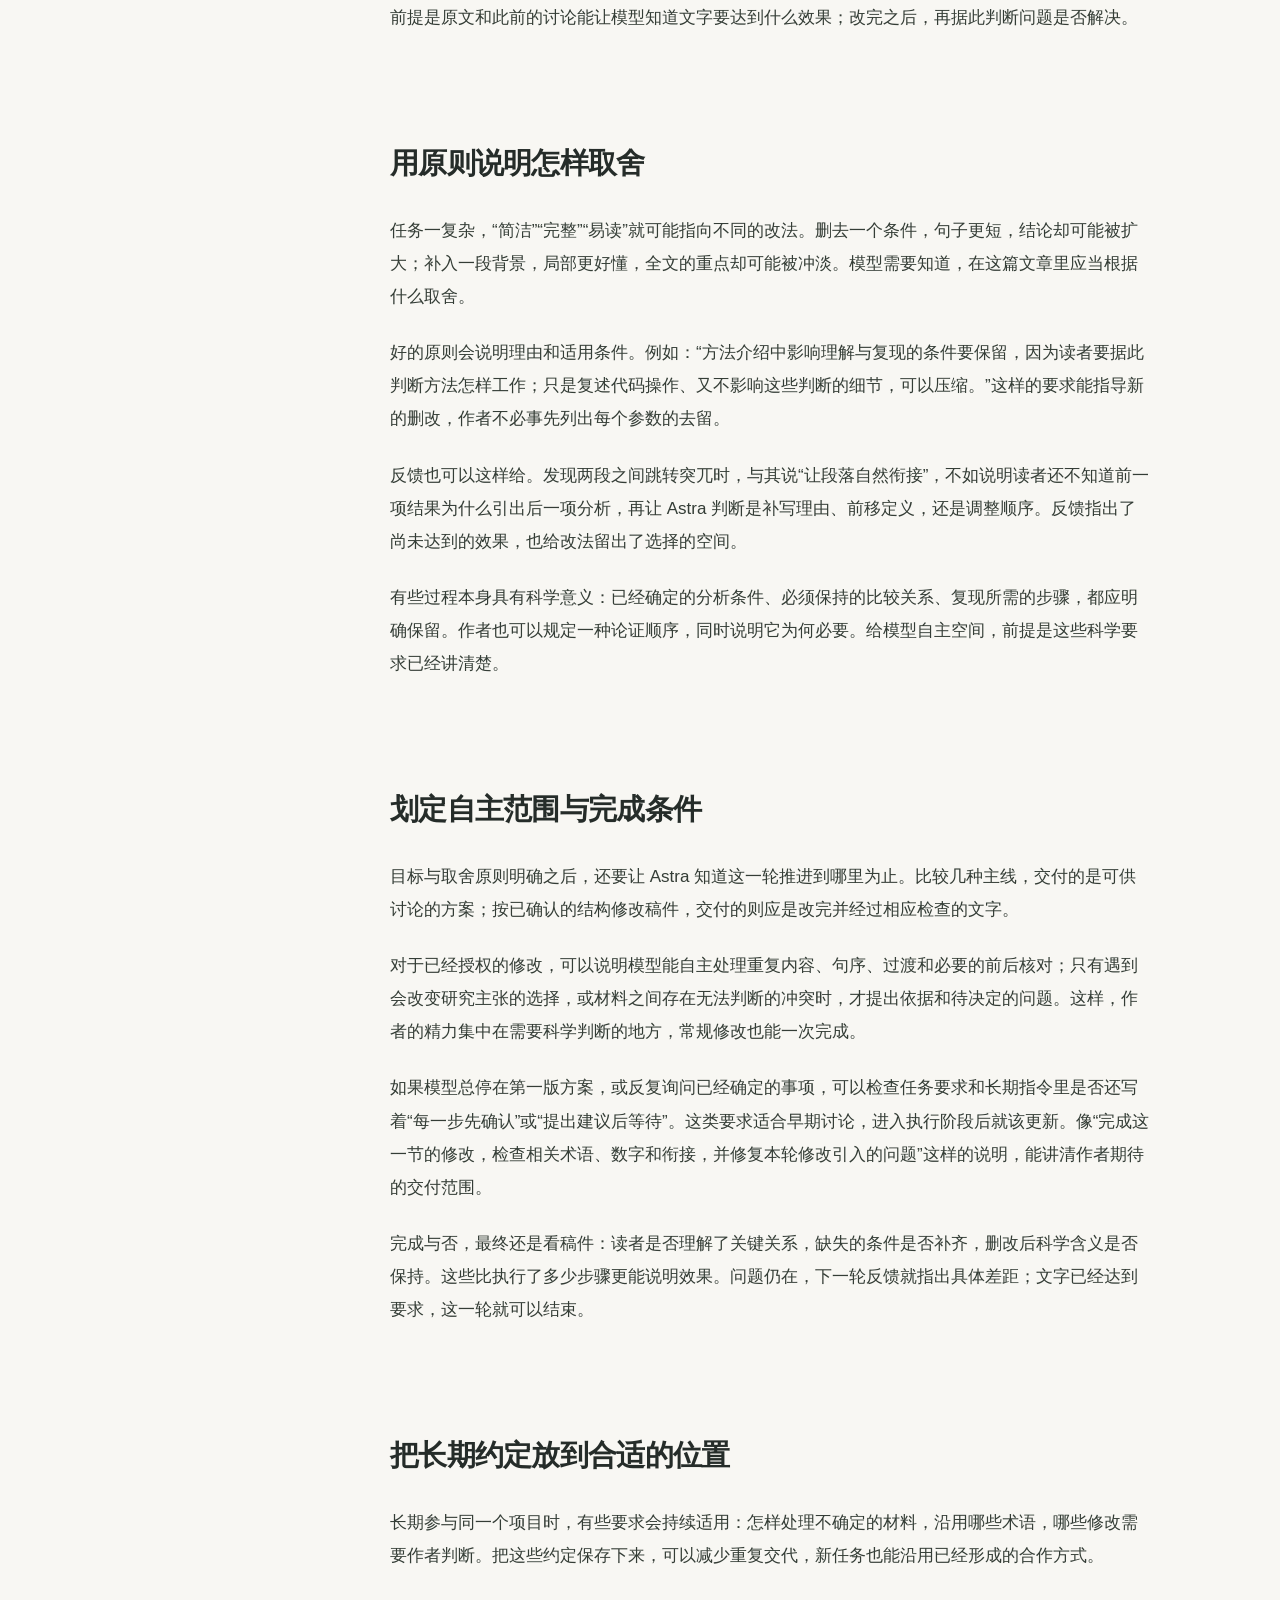
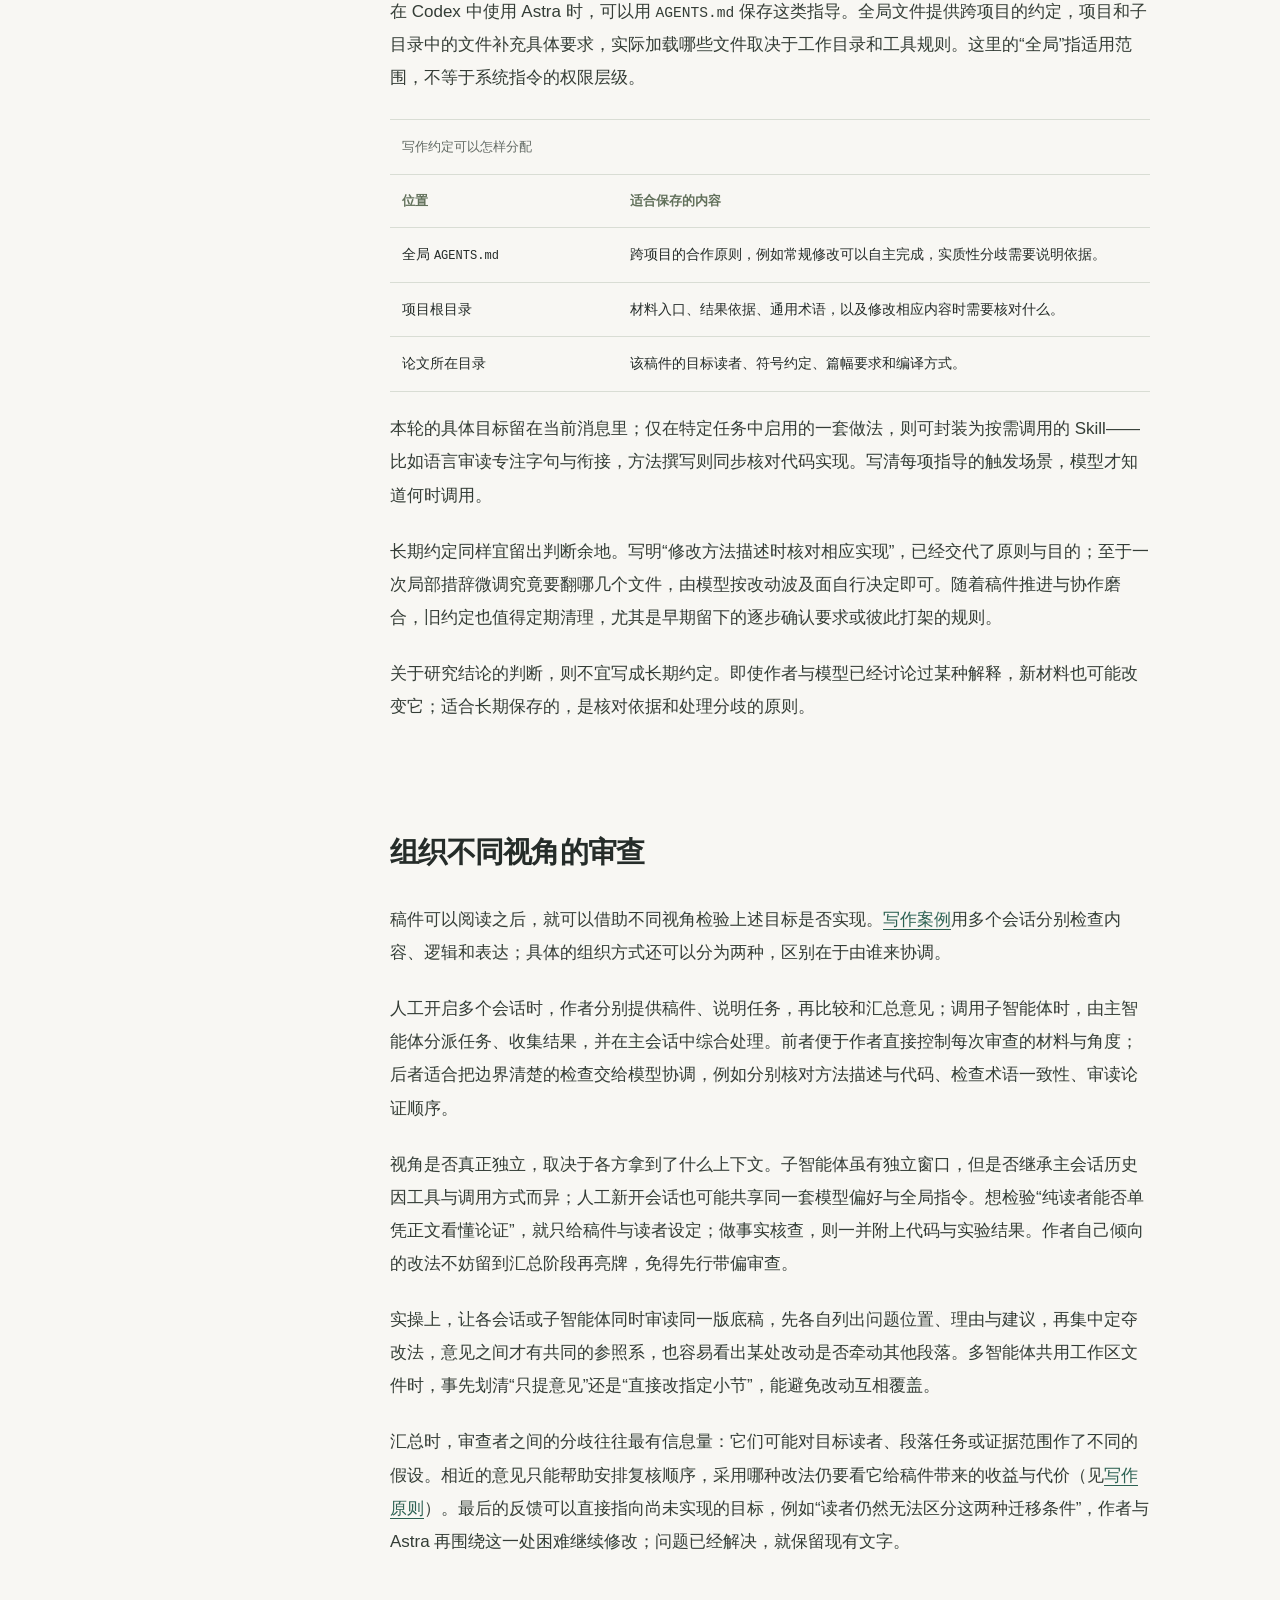
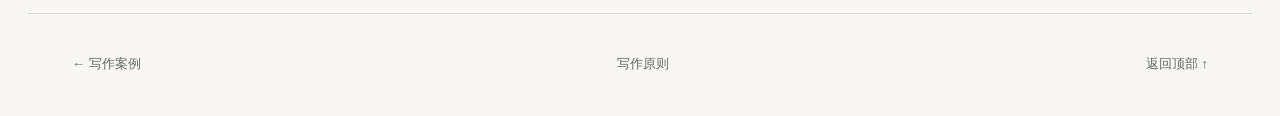
==== commit b75c6345: "minor" ====
--- a/astra.html
+++ b/astra.html
@@ -4,9 +4,9 @@
   <meta charset="utf-8">
   <meta name="viewport" content="width=device-width, initial-scale=1">
   <meta name="theme-color" content="#f8f7f3">
-  <meta name="description" content="与 Astra 协作写作时，怎样明确目标和取舍原则，保留自主判断空间，并通过长期约定与不同视角的审查推进修改。">
+  <meta name="description" content="与 Astra 协作写作时，怎样说清目标和取舍原则，划定自主范围，并通过长期约定与不同视角的审查推进修改。">
   <meta property="og:title" content="与 Astra 协作：目标、约定与审查">
-  <meta property="og:description" content="把希望达到的效果、质量标准和必要边界讲清楚，让 Astra 判断怎样完成当前的写作任务。">
+  <meta property="og:description" content="说清希望达到的效果、质量标准和必要边界，让 Astra 自己判断怎样完成当前的写作任务。">
   <meta property="og:type" content="article">
   <meta property="og:site_name" content="Iridium">
   <link rel="canonical" href="https://veritas-arch.github.io/iridium/astra.html">
@@ -21,66 +21,66 @@
   <div class="reading-progress" aria-hidden="true"><span id="progress"></span></div>
   <header class="site-header">
     <a class="wordmark" href="index.html"><span class="brand-mark" aria-hidden="true">Ir<span>77</span></span>Iridium</a>
-    <nav aria-label="主导航"><a href="index.html">写作原则</a><a href="case.html">拓展案例</a><a href="astra.html" aria-current="page">与 Astra 协作</a></nav>
+    <nav aria-label="主导航"><a href="index.html">写作原则</a><a href="case.html">写作案例</a><a href="astra.html" aria-current="page">与 Astra 协作</a></nav>
     <button class="print-button" id="print-page" type="button" hidden>打印 / 存为 PDF</button>
   </header>
   <main id="top">
     <header class="article-head wrap">
       <h1>与 Astra 协作<br><span>目标、约定与审查</span></h1>
-      <p class="standfirst">从生成方法说明到讨论结构、审读和修改，AI 可以参与写作中的许多判断。怎样交代任务，决定了这些判断有多少空间。以 Astra 为例，作者可以把希望达到的效果、质量标准和必要边界讲清楚，让模型据此选择推进方式，再通过稿件本身检验这些选择。</p>
+      <p class="standfirst">从生成方法说明到讨论结构、审读和修改，AI 可以参与写作中的许多判断。任务怎样交代，决定了它有多少判断的空间。本页以 Astra 为例，讨论怎样说清目标、质量标准和必要边界，让模型自己选择推进方式，再用稿件本身检验这些选择。</p>
       <p class="article-meta"><time datetime="2026-11-04">2026 年 11 月 4 日</time></p>
     </header>
     <div class="reading-layout wrap">
       <aside class="toc">
         <nav aria-label="协作原则目录">
           <p class="toc-label">协作原则</p>
-          <a href="#goals"><span>01</span>明确希望达到的效果</a>
+          <a href="#goals"><span>01</span>先说清希望达到的效果</a>
           <a href="#judgment"><span>02</span>用原则说明怎样取舍</a>
-          <a href="#completion"><span>03</span>自主范围与完成条件</a>
-          <a href="#instructions"><span>04</span>保存长期约定</a>
+          <a href="#completion"><span>03</span>划定自主范围与完成条件</a>
+          <a href="#instructions"><span>04</span>把长期约定放到合适的位置</a>
           <a href="#reviews"><span>05</span>组织不同视角的审查</a>
         </nav>
-        <a class="toc-bottom" href="case.html">← 阅读写作案例</a>
+        <a class="toc-bottom" href="case.html">← 写作案例</a>
       </aside>
       <article>
         <section class="article-section introduction" id="goals" aria-labelledby="goals-title">
-          <h2 id="goals-title">先说清希望达到什么效果</h2>
-          <p>前面的案例把一轮写作拆成了几个步骤，便于说明内容、逻辑与表达如何逐渐成形。实际协作时，每一步需要多少指导，可以随任务变化。作者已经知道稿件有哪些问题时，可以直接指定修改；尚不清楚怎样组织时，也可以说明写作目的，让 Astra 先提出方案。提纲、段落顺序和详略安排，都可以成为模型参与判断的对象。</p>
-          <p>使用 Astra 时，提示的重心可以放在最终效果上。对于一节方法介绍，目标可以是让熟悉 RNN、但不了解本任务的读者理解输入输出的关系，并获得复现所需的条件。有了这样的要求，模型便有依据判断哪些概念需要解释、哪些细节可以省略，以及怎样安排顺序。具体分成几段、在哪里补一句过渡，可以在阅读材料之后决定。</p>
-          <p>目标明确到什么程度，取决于已有背景。若原文、读者和修改范围已经清楚，一句简短要求就可以作为本轮修改的起点。作者无须在每次对话中重新展开全部写作原则。</p>
+          <h2 id="goals-title">先说清希望达到的效果</h2>
+          <p><a href="case.html">写作案例</a>把一轮写作拆成了六个步骤，以便展示内容、逻辑与表达如何逐步成形。实际协作时，每一步给多少指导因任务而异：已经看准稿件病灶，可以直接指定改法；尚拿不准如何组织，不妨先交代写作目的，让 Astra 给出方案。提纲、段落次序与详略分配，都可以交给模型参与权衡。</p>
+          <p>把提示重心放在“最终希望达到什么效果”上，模型往往发挥得更好。以一节方法介绍为例，目标可以定为：让熟悉 RNN 但不了解本任务的读者看懂输入与输出的对应关系，并拿到复现实验所需的条件。有了这条准绳，模型便能自行权衡哪些概念该解释、哪些实现细节可略去、先讲什么后讲什么；至于具体拆成几段、在何处补过渡，读完材料后再定不迟。</p>
+          <p>目标写到多细，视已有的上下文而定。原文、读者设定与修改边界都已清楚时，一句简短要求就足以启动本轮修改，无须每次把整套写作原则重背一遍。</p>
           <aside class="prompt-example" aria-labelledby="logic-example-title">
             <p class="example-label" id="logic-example-title">简短示例 · 改善行文</p>
             <blockquote><p>请修改这段文字，保持原意，要求逻辑通顺。</p></blockquote>
           </aside>
-          <p>“逻辑通顺”指向了信息之间的关系，具体改法可以由模型判断。作者可以对照改稿，检查信息顺序、指代和衔接是否更清楚，再补充仍未解决的问题。文字读起来顺畅之后，论证所需的前提与证据仍需核对。</p>
+          <p>“逻辑通顺”指向的是信息之间的关系，具体改法可以交给模型。作者对照改稿，检查信息顺序、指代和衔接是否更清楚，再补充仍未解决的问题。不过，读起来顺了，论证所需的前提与证据仍要另外核对。</p>
           <aside class="prompt-example" aria-labelledby="voice-example-title">
             <p class="example-label" id="voice-example-title">需要进一步说明的要求</p>
             <blockquote><p>请修改这段文字，保持原意，去除 AI 味。</p></blockquote>
           </aside>
-          <p>“去除 AI 味”没有说明具体希望改善什么。它可能指空泛评价、机械分点或反复总结，也可能被理解成增加口语表达。缺少已有共识时，可以指出原文中不合适的表达，例如“删去空泛评价，直接说明理由”，再让模型判断怎样修改。</p>
-          <p>如果前文已经讨论清楚这些问题，“去除 AI 味”也可以作为已有要求的简称。提示词可以很短，但需要结合原文和此前的讨论，让模型知道希望文字达到什么效果。修改后，再据此判断问题是否得到解决。</p>
+          <p>“去除 AI 味”则没有说明具体希望改善什么。它可能指空泛评价、机械分点或反复总结，也可能被理解成多加口语。缺少共识时，最好指出原文中不合适的表达，例如“删去空泛评价，直接说明理由”，再让模型决定怎样改。</p>
+          <p>如果前面的对话已经讨论清楚这些问题，“去除 AI 味”也可以作为已有要求的简称。提示词可以很短，前提是原文和此前的讨论能让模型知道文字要达到什么效果；改完之后，再据此判断问题是否解决。</p>
         </section>
 
         <section class="article-section" id="judgment" aria-labelledby="judgment-title">
           <h2 id="judgment-title">用原则说明怎样取舍</h2>
-          <p>当任务变得复杂，“简洁”“完整”“易读”等要求可能指向不同的改法。删去一个条件，句子会更短，结论却可能被扩大；补入一段背景，局部更容易理解，全文的重点却可能受到干扰。模型需要知道，在当前文章里应当根据什么作出取舍。</p>
-          <p>原则应当说明理由和适用条件。例如，方法介绍中影响理解与复现的条件需要保留，因为读者要据此判断方法怎样工作；只是重复代码操作、又不影响这些判断的细节，可以压缩。这样的要求能够指导新的删改，不必由作者事先列出每个参数的去留。</p>
-          <p>同样，“让段落自然衔接”可以通过补足推理关系实现。作者若发现两段突然跳转，可以说明读者还不知道前一项结果为什么引出后一项分析，再让 Astra 判断需要补写理由、前移定义，还是调整顺序。反馈给出了尚未达到的效果，也保留了选择改法的空间。</p>
-          <p>对于科研文本，有些过程本身具有实质意义。已经确定的分析条件、必须保持的比较关系，以及保证复现所需的步骤，都应当明确保留。作者也可以规定一种论证顺序，同时说明它为何必要。给模型自主空间，要以这些科学要求已经清楚为前提。</p>
+          <p>任务一复杂，“简洁”“完整”“易读”就可能指向不同的改法。删去一个条件，句子更短，结论却可能被扩大；补入一段背景，局部更好懂，全文的重点却可能被冲淡。模型需要知道，在这篇文章里应当根据什么取舍。</p>
+          <p>好的原则会说明理由和适用条件。例如：“方法介绍中影响理解与复现的条件要保留，因为读者要据此判断方法怎样工作；只是复述代码操作、又不影响这些判断的细节，可以压缩。”这样的要求能指导新的删改，作者不必事先列出每个参数的去留。</p>
+          <p>反馈也可以这样给。发现两段之间跳转突兀时，与其说“让段落自然衔接”，不如说明读者还不知道前一项结果为什么引出后一项分析，再让 Astra 判断是补写理由、前移定义，还是调整顺序。反馈指出了尚未达到的效果，也给改法留出了选择的空间。</p>
+          <p>有些过程本身具有科学意义：已经确定的分析条件、必须保持的比较关系、复现所需的步骤，都应明确保留。作者也可以规定一种论证顺序，同时说明它为何必要。给模型自主空间，前提是这些科学要求已经讲清楚。</p>
         </section>
 
         <section class="article-section" id="completion" aria-labelledby="completion-title">
-          <h2 id="completion-title">说明自主范围与完成条件</h2>
-          <p>目标与取舍原则明确之后，还需要让 Astra 知道这一轮工作应当推进到哪里。比较几种主线，交付的是可供讨论的方案；按已确认的结构修改稿件，交付的则应当是完成修改并经过相应检查的文字。两类任务需要的结束位置不同。</p>
-          <p>对于已经授权的修改，可以说明模型能够自主处理重复内容、句序、过渡和必要的前后核对。遇到会改变研究主张的选择，或者材料之间存在无法判断的冲突时，再提出依据和待决定的问题。这使作者的参与集中在需要科学判断的地方，常规修改则能够继续完成。</p>
-          <p>在使用 Astra 的过程中，若模型停在第一版方案、反复询问已经确定的事项，可以检查任务要求和长期指令是否仍写着“每一步先确认”或“提出建议后等待”。这些要求可能适用于早期讨论，进入执行阶段后则需要更新。明确“完成这一节的修改，检查相关术语、数字和衔接，并修复本轮修改引入的问题”，有助于说明作者期待的交付范围。</p>
-          <p>完成与否最终要回到稿件判断。读者是否已经理解关键关系，原来缺失的条件是否补齐，删改后是否保持了科学含义，都比执行了多少步骤更能说明效果。若问题仍在，下一轮反馈应当指出具体差距；若现有文字已经达到要求，也可以结束这一轮修改。</p>
+          <h2 id="completion-title">划定自主范围与完成条件</h2>
+          <p>目标与取舍原则明确之后，还要让 Astra 知道这一轮推进到哪里为止。比较几种主线，交付的是可供讨论的方案；按已确认的结构修改稿件，交付的则应是改完并经过相应检查的文字。</p>
+          <p>对于已经授权的修改，可以说明模型能自主处理重复内容、句序、过渡和必要的前后核对；只有遇到会改变研究主张的选择，或材料之间存在无法判断的冲突时，才提出依据和待决定的问题。这样，作者的精力集中在需要科学判断的地方，常规修改也能一次完成。</p>
+          <p>如果模型总停在第一版方案，或反复询问已经确定的事项，可以检查任务要求和长期指令里是否还写着“每一步先确认”或“提出建议后等待”。这类要求适合早期讨论，进入执行阶段后就该更新。像“完成这一节的修改，检查相关术语、数字和衔接，并修复本轮修改引入的问题”这样的说明，能讲清作者期待的交付范围。</p>
+          <p>完成与否，最终还是看稿件：读者是否理解了关键关系，缺失的条件是否补齐，删改后科学含义是否保持。这些比执行了多少步骤更能说明效果。问题仍在，下一轮反馈就指出具体差距；文字已经达到要求，这一轮就可以结束。</p>
         </section>
 
         <section class="article-section" id="instructions" aria-labelledby="instructions-title">
           <h2 id="instructions-title">把长期约定放到合适的位置</h2>
-          <p>反复参与同一项目时，一些要求会持续适用，例如怎样处理不确定的材料、沿用哪些术语，以及哪些修改需要作者判断。把这些约定保存下来，可以减少重复交代，让新的任务也能沿用已经形成的合作方式。</p>
-          <p>在 Codex 中使用 Astra 时，可以通过 <code>AGENTS.md</code> 保存这类指导。全局文件提供跨项目约定，项目和子目录中的文件补充具体要求，加载范围取决于工作目录与工具规则。这里的“全局”表示适用范围，不等同于系统指令的权限层级。</p>
+          <p>长期参与同一个项目时，有些要求会持续适用：怎样处理不确定的材料，沿用哪些术语，哪些修改需要作者判断。把这些约定保存下来，可以减少重复交代，新任务也能沿用已经形成的合作方式。</p>
+          <p>在 Codex 中使用 Astra 时，可以用 <code>AGENTS.md</code> 保存这类指导。全局文件提供跨项目的约定，项目和子目录中的文件补充具体要求，实际加载哪些文件取决于工作目录和工具规则。这里的“全局”指适用范围，不等于系统指令的权限层级。</p>
           <div class="table-wrap">
             <table class="guidance-table">
               <caption>写作约定可以怎样分配</caption>
@@ -92,24 +92,23 @@
               </tbody>
             </table>
           </div>
-          <p>本轮具体目标可以留在当前消息中；只在某类任务中需要的方法，可以整理成按需使用的 Skill。例如，语言审读适合检查表达，方法描述则需要同时核对相关实现。写明各项指导何时适用，能够帮助模型在需要时使用它们。</p>
-          <p>长期约定也应当保留判断空间。“修改方法描述时核对相应实现”，已经说明了要求与用途；一次局部措辞调整需要读哪些文件，可以由模型根据影响范围决定。随着稿件和合作方式变化，旧规则也需要重新检查，尤其是已经不再需要的确认步骤或相互冲突的要求。</p>
-          <p>对某项研究结论的判断，则应当持续受证据约束。即使作者与模型已经讨论过某种解释，也需要允许新材料使它改变。适合长期保存的是核对依据和处理分歧的原则。</p>
+          <p>本轮的具体目标留在当前消息里；仅在特定任务中启用的一套做法，则可封装为按需调用的 Skill——比如语言审读专注字句与衔接，方法撰写则同步核对代码实现。写清每项指导的触发场景，模型才知道何时调用。</p>
+          <p>长期约定同样宜留出判断余地。写明“修改方法描述时核对相应实现”，已经交代了原则与目的；至于一次局部措辞微调究竟要翻哪几个文件，由模型按改动波及面自行决定即可。随着稿件推进与协作磨合，旧约定也值得定期清理，尤其是早期留下的逐步确认要求或彼此打架的规则。</p>
+          <p>关于研究结论的判断，则不宜写成长期约定。即使作者与模型已经讨论过某种解释，新材料也可能改变它；适合长期保存的，是核对依据和处理分歧的原则。</p>
         </section>
 
         <section class="article-section" id="reviews" aria-labelledby="reviews-title">
           <h2 id="reviews-title">组织不同视角的审查</h2>
-          <p>有了可供阅读的稿件，作者可以借助不同视角检验上述目标是否实现。前面的案例采用多个会话，分别检查内容、逻辑和表达。这里还可以区分两种组织方式，它们由不同的参与者承担协调工作。</p>
-          <p>人工开启多个会话时，作者分别提供稿件、说明任务，再比较和汇总意见。调用子智能体时，主智能体负责分派任务、收集结果，并在主会话中综合处理。前者便于作者直接控制每次审查的材料与角度；后者适合把边界清楚的检查交给模型协调，例如分别核对方法描述与代码、检查术语一致性、审读论证顺序。</p>
-          <p>审查是否具有不同的视角，还取决于各方收到什么。子智能体可以有各自的上下文，但是否继承主会话历史，要看具体工具和调用方式。人工新开会话也可能使用同样的模型和长期指令。若希望了解读者能否从稿件中理解论证，可以先提供稿件与读者背景；核对事实的审查则需要相关代码和结果。作者已经形成的修改结论，可以留到比较意见时再引入。</p>
-          <p>在具体安排上，可以让各会话或子智能体审读同一版稿件，先报告问题的位置、理由和建议，再集中决定怎样修改。这样，意见之间有共同的比较对象，也便于核对一项改动是否影响了其他段落。使用共享文件的子智能体时，应当明确各自是提供意见，还是修改指定部分，避免几项修改彼此覆盖。</p>
-          <p>不同审查者之间的分歧值得展开：它们可能对目标读者、段落任务或证据范围作了不同假设。相近意见也需要回到原文核对，尤其要看共同指出的问题是否确实影响理解。意见的数量只能帮助安排复核顺序，采用哪一种改法，仍需说明它给当前稿件带来的收益与代价。</p>
-          <p>审查后的反馈可以直接指向尚未实现的目标，例如“读者仍然无法区分这两种迁移条件”。作者与 Astra 随后可以围绕这一处困难继续讨论和修改；若问题已经解决，就保留现有文字。</p>
+          <p>稿件可以阅读之后，就可以借助不同视角检验上述目标是否实现。<a href="case.html#case-edit">写作案例</a>用多个会话分别检查内容、逻辑和表达；具体的组织方式还可以分为两种，区别在于由谁来协调。</p>
+          <p>人工开启多个会话时，作者分别提供稿件、说明任务，再比较和汇总意见；调用子智能体时，由主智能体分派任务、收集结果，并在主会话中综合处理。前者便于作者直接控制每次审查的材料与角度；后者适合把边界清楚的检查交给模型协调，例如分别核对方法描述与代码、检查术语一致性、审读论证顺序。</p>
+          <p>视角是否真正独立，取决于各方拿到了什么上下文。子智能体虽有独立窗口，但是否继承主会话历史因工具与调用方式而异；人工新开会话也可能共享同一套模型偏好与全局指令。想检验“纯读者能否单凭正文看懂论证”，就只给稿件与读者设定；做事实核查，则一并附上代码与实验结果。作者自己倾向的改法不妨留到汇总阶段再亮牌，免得先行带偏审查。</p>
+          <p>实操上，让各会话或子智能体同时审读同一版底稿，先各自列出问题位置、理由与建议，再集中定夺改法，意见之间才有共同的参照系，也容易看出某处改动是否牵动其他段落。多智能体共用工作区文件时，事先划清“只提意见”还是“直接改指定小节”，能避免改动互相覆盖。</p>
+          <p>汇总时，审查者之间的分歧往往最有信息量：它们可能对目标读者、段落任务或证据范围作了不同的假设。相近的意见只能帮助安排复核顺序，采用哪种改法仍要看它给稿件带来的收益与代价（见<a href="index.html#revision">写作原则</a>）。最后的反馈可以直接指向尚未实现的目标，例如“读者仍然无法区分这两种迁移条件”，作者与 Astra 再围绕这一处困难继续修改；问题已经解决，就保留现有文字。</p>
         </section>
       </article>
     </div>
   </main>
-  <footer class="site-footer wrap"><a href="case.html">← 阅读写作案例</a><a href="#top">返回顶部 ↑</a></footer>
+  <footer class="site-footer wrap"><a href="case.html">← 写作案例</a><a href="index.html">写作原则</a><a href="#top">返回顶部 ↑</a></footer>
   <div id="toast" class="toast" role="status" aria-live="polite" hidden></div>
 </body>
 </html>
--- a/style.css
+++ b/style.css
@@ -47,6 +47,7 @@
 .site-header nav { display: flex; align-items: center; flex-wrap: wrap; gap: 24px; font-size: var(--text-small); }
 .site-header nav a { display: inline-flex; align-items: center; min-height: 44px; text-decoration: none; white-space: nowrap; }
 .site-header nav a:hover { text-decoration: underline; }
+.site-header nav a[aria-current="page"] { color: var(--accent); font-weight: 600; }
 .print-button { padding: 8px 14px; border-radius: 3px; font-size: var(--text-small); }
 .print-button:hover { background: var(--tint); }
 .article-head { max-width: 912px; padding-top: 74px; padding-bottom: 54px; }
@@ -75,6 +76,7 @@
 .brief-example p { font-size: var(--text-note); margin-bottom: 10px; }
 .brief-example .example-label { color: var(--muted); font-size: var(--text-label); margin-bottom: 10px; }
 .brief-example a { color: var(--accent); font-size: var(--text-label); text-decoration: none; }
+.ai-tip strong { color: var(--accent); font-weight: 600; }
 .small-label, .panel-label { display: block; font-size: var(--text-label); line-height: 1.8; letter-spacing: .02em; color: var(--muted); margin-bottom: 12px; }
 .small-print { font-size: var(--text-small) !important; line-height: 1.9; color: var(--muted); }
 .source-note { font-size: var(--text-label); color: var(--accent); text-decoration: none; line-height: 1.9; overflow-wrap: anywhere; }
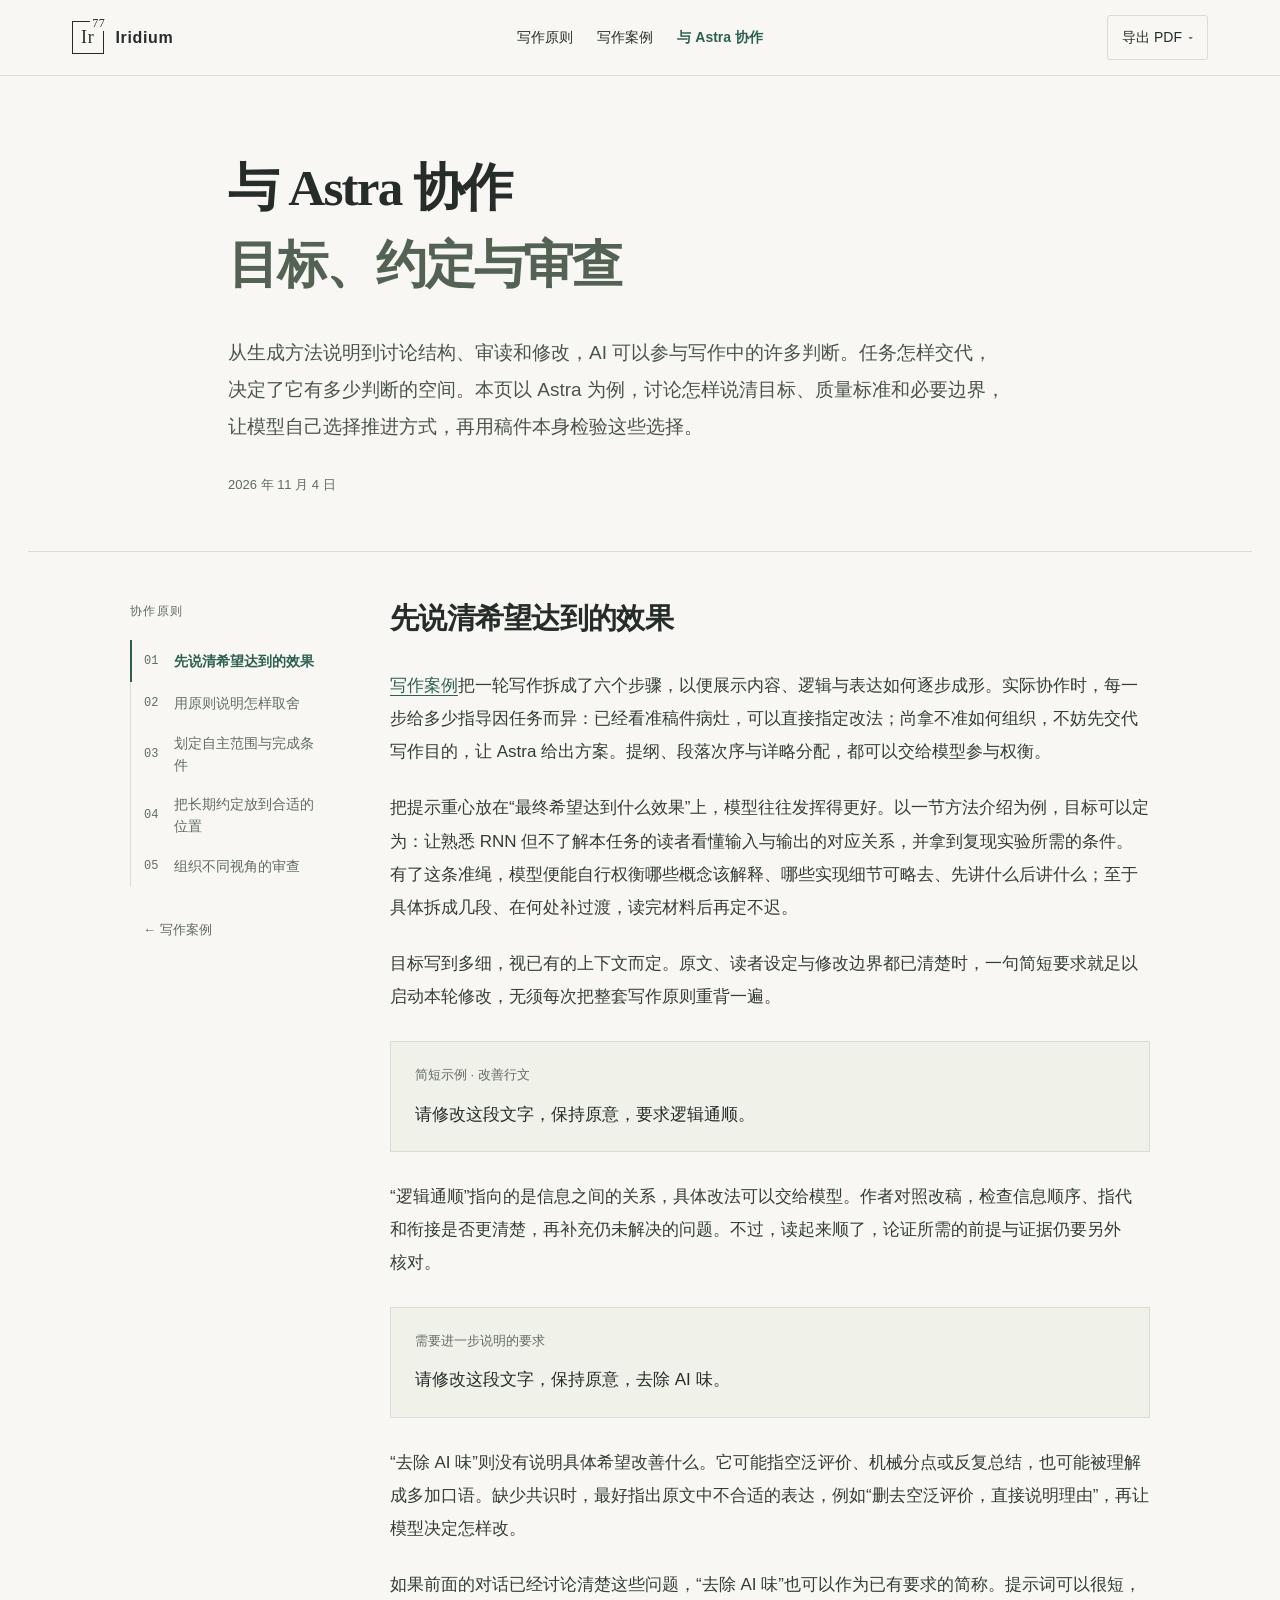
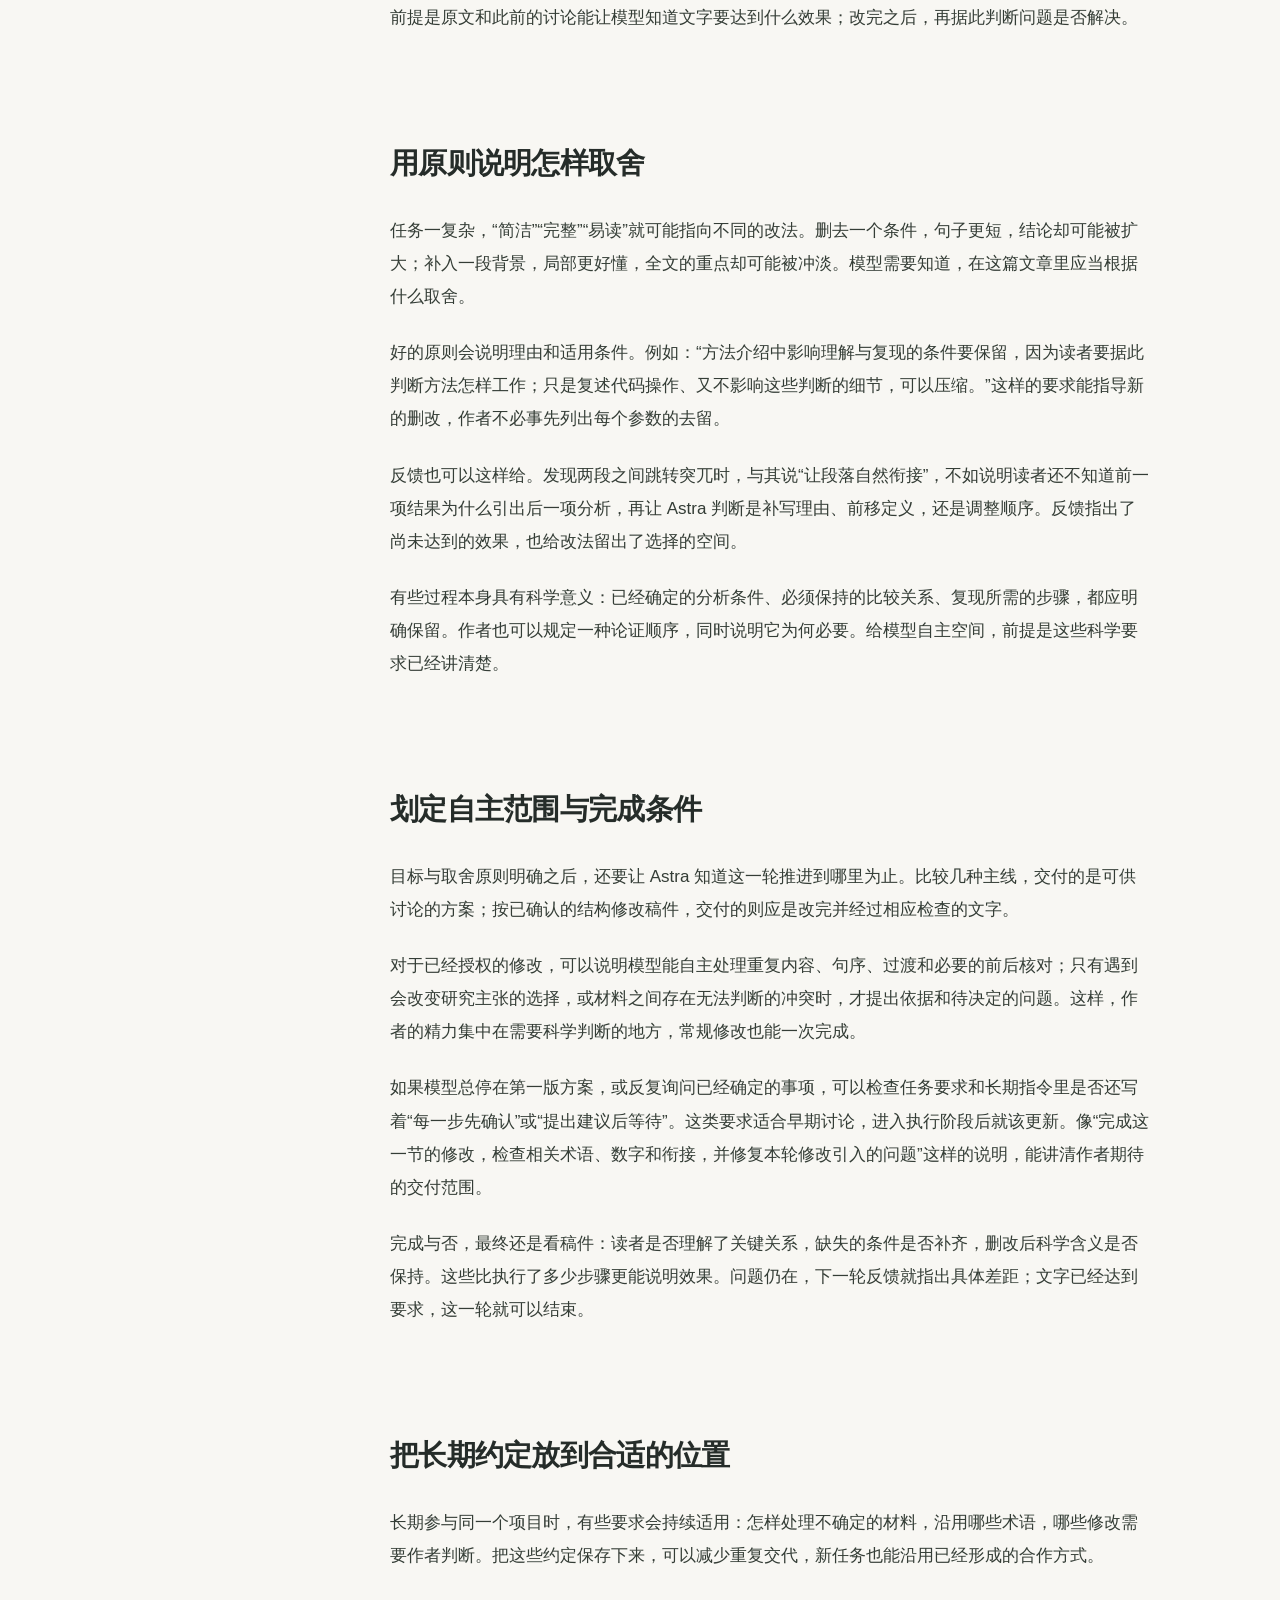
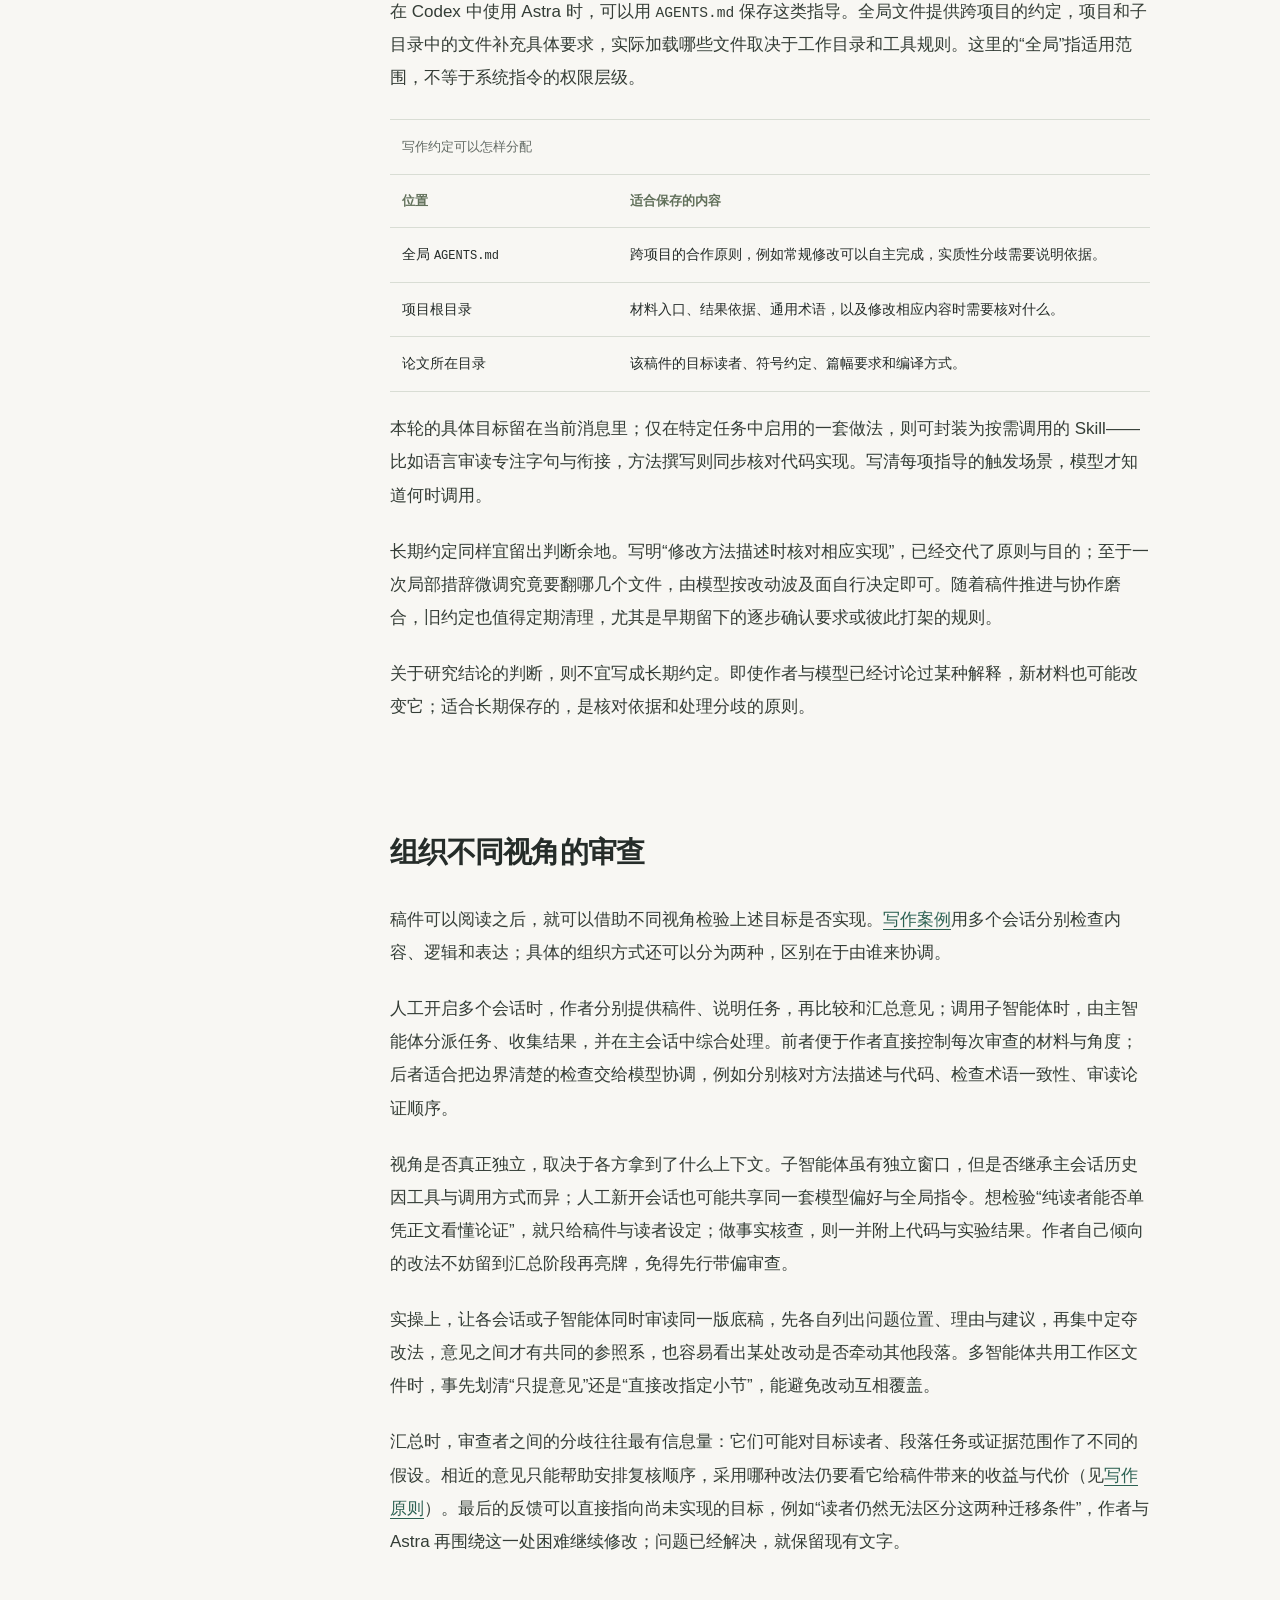
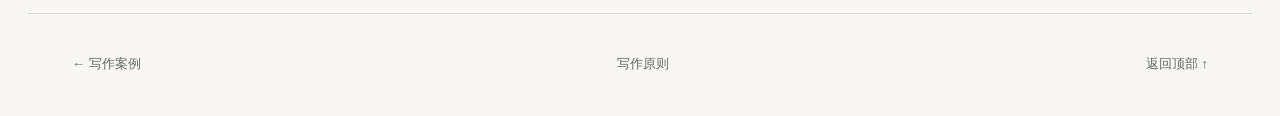
==== commit ef32c3ba: "test" ====
--- a/astra.html
+++ b/astra.html
@@ -22,7 +22,14 @@
   <header class="site-header">
     <a class="wordmark" href="index.html"><span class="brand-mark" aria-hidden="true">Ir<span>77</span></span>Iridium</a>
     <nav aria-label="主导航"><a href="index.html">写作原则</a><a href="case.html">写作案例</a><a href="astra.html" aria-current="page">与 Astra 协作</a></nav>
-    <button class="print-button" id="print-page" type="button" hidden>打印 / 存为 PDF</button>
+    <div class="print-menu" id="print-menu" hidden>
+      <button class="print-button" type="button" id="print-toggle" aria-expanded="false" aria-controls="print-popover"><span class="print-label">导出 PDF</span><span class="print-caret" aria-hidden="true">▾</span></button>
+      <div class="print-popover" id="print-popover" role="menu" aria-label="选择导出范围" hidden>
+        <button class="print-option" type="button" role="menuitem" data-print-mode="single"><strong>当前页面</strong><span>仅导出本篇正文与目录</span></button>
+        <button class="print-option" type="button" role="menuitem" data-print-mode="booklet"><strong>三篇合订本</strong><span>含封面刊头、总目录与全部三篇</span></button>
+        <p class="print-hint">在打印窗口选择“另存为 PDF”，建议取消勾选浏览器自带“页眉和页脚”。</p>
+      </div>
+    </div>
   </header>
   <main id="top">
     <header class="article-head wrap">
--- a/style.css
+++ b/style.css
@@ -48,8 +48,18 @@
 .site-header nav a { display: inline-flex; align-items: center; min-height: 44px; text-decoration: none; white-space: nowrap; }
 .site-header nav a:hover { text-decoration: underline; }
 .site-header nav a[aria-current="page"] { color: var(--accent); font-weight: 600; }
-.print-button { padding: 8px 14px; border-radius: 3px; font-size: var(--text-small); }
-.print-button:hover { background: var(--tint); }
+.print-menu { position: relative; }
+.print-button { display: inline-flex; align-items: center; gap: 6px; padding: 8px 14px; border-radius: 3px; font-size: var(--text-small); min-height: 40px; }
+.print-button:hover, .print-button[aria-expanded="true"] { background: var(--tint); border-color: #b7c4b0; }
+.print-caret { font-size: .75em; color: var(--muted); transition: transform .15s; }
+.print-button[aria-expanded="true"] .print-caret { transform: rotate(180deg); }
+.print-popover { position: absolute; right: 0; top: calc(100% + 8px); width: 268px; padding: 8px; background: #fffefb; border: 1px solid #c5d0be; border-radius: 4px; box-shadow: 0 10px 28px rgba(28, 40, 34, .12); z-index: 80; }
+.print-option { width: 100%; display: flex; flex-direction: column; align-items: flex-start; gap: 3px; padding: 10px 12px; border: 0; border-radius: 3px; text-align: left; min-height: 44px; }
+.print-option:hover, .print-option:focus-visible { background: var(--tint); }
+.print-option strong { font-size: var(--text-small); font-weight: 600; color: var(--ink); }
+.print-option span { font-size: var(--text-micro); color: var(--muted); line-height: 1.5; }
+.print-hint { margin: 6px 4px 2px; padding-top: 8px; border-top: 1px solid var(--line); font-size: var(--text-micro); line-height: 1.6; color: var(--muted); }
+.print-masthead, .print-url, .print-booklet { display: none; }
 .article-head { max-width: 912px; padding-top: 74px; padding-bottom: 54px; }
 .article-head h1 { font-size: clamp(2.25rem, 4vw, 3.25rem); line-height: 1.5; letter-spacing: -.035em; margin-bottom: 30px; }
 .article-head h1 span { color: #536253; }
@@ -262,7 +272,7 @@
   .wordmark { font-size: .875rem; gap: 9px; }
   .brand-mark { font-size: 1rem; }
   .site-header nav { gap: 14px; font-size: .8125rem; }
-  .site-header nav a[href="#sources"], .print-button { display: none !important; }
+  .site-header nav a[href="#sources"], .print-menu, .print-button { display: none !important; }
   .article-head { padding-top: 35px; padding-bottom: 32px; }
   .article-head h1 { font-size: clamp(1.8rem, 7.6vw, 2.4rem); line-height: 1.65; margin-bottom: 24px; }
   .standfirst { font-size: 1rem; line-height: 2; margin-bottom: 22px; }
@@ -332,34 +342,336 @@
   *, *:before, *:after { transition: none !important; animation: none !important; }
 }
 @media print {
-  @page { margin: 18mm 17mm; }
+  @page {
+    size: A4 portrait;
+    margin: 20mm 24mm 22mm;
+  }
+  @page {
+    @top-left {
+      content: "IRIDIUM · AI 辅助论文写作";
+      font: 7.5pt/1 Inter, "Noto Sans CJK SC", "PingFang SC", sans-serif;
+      color: #768079;
+      letter-spacing: .06em;
+    }
+    @bottom-right {
+      content: counter(page) " / " counter(pages);
+      font: 8pt/1 ui-monospace, SFMono-Regular, Consolas, monospace;
+      color: #768079;
+    }
+  }
+  @page :first {
+    @top-left { content: none; }
+  }
+  :root {
+    --print-serif: Georgia, "Noto Serif", "Times New Roman", "Noto Serif CJK SC", "Source Han Serif SC", "Songti SC", "STSong", "SimSun", serif;
+  }
   html { scroll-behavior: auto; }
-  body { background: white; color: #111; font-size: 10.5pt; line-height: 1.7; }
-  .reading-progress, .site-header, .toc, .copy-button, .decision-buttons, .toast, .site-footer, .download-link, .skip-link { display: none !important; }
+  body {
+    background: #fff !important;
+    color: #1c231f;
+    font: 10.25pt/1.82 var(--print-serif);
+    print-color-adjust: exact;
+    -webkit-print-color-adjust: exact;
+  }
+  .reading-progress, .site-header, .toc-bottom, .copy-button, .decision-buttons, #decision-feedback, .toast, .site-footer, .download-link, .skip-link, noscript {
+    display: none !important;
+  }
+  body[data-print-active="booklet"] > main { display: none !important; }
+  body[data-print-active="booklet"] .print-booklet { display: block !important; }
+
   .wrap { max-width: none; width: 100%; padding: 0; }
-  .article-head { padding-bottom: 22px; }
-  .article-head h1 { font-size: 25pt; }
-  .standfirst { max-width: none; font-size: 11pt; }
-  .article-meta { font-size: 9pt; }
-  .reading-layout { display: block; padding-top: 24px; }
-  .article-section, .case-page .article-section { max-width: none; padding-bottom: 20px; margin-bottom: 24px; }
-  h2 { font-size: 18pt; }
-  h3 { font-size: 13pt; }
-  h2, h3, h4 { break-after: avoid; }
-  p { orphans: 3; widows: 3; }
-  .brief-example { break-inside: avoid; }
-  .tab-list { display: none; }
-  .tab-panel[hidden] { display: block !important; }
-  .tab-panel { border-top: 1px solid #ddd; }
-  .revision-view { break-inside: auto; }
-  .english-sample { font-size: 11pt; }
-  .table-wrap { overflow: visible; }
-  table { font-size: 9pt; }
-  .details-body { display: block !important; }
-  summary { font-weight: 600; }
-  .expand-icon { display: none; }
-  .before-after { grid-template-columns: 1fr 1fr; }
-  .review-lenses { grid-template-columns: repeat(3, 1fr); }
-  .source-entry { break-inside: avoid; }
-  a { color: inherit; }
+  .print-masthead {
+    display: flex !important;
+    align-items: center;
+    justify-content: space-between;
+    gap: 12pt;
+    padding-bottom: 8pt;
+    margin-bottom: 18pt;
+    border-bottom: 1.5pt solid #252c29;
+    font: 8.5pt/1.4 var(--sans);
+  }
+  .print-masthead-brand { display: inline-flex; align-items: center; gap: 8pt; font-weight: 600; letter-spacing: .06em; color: #1c231f; }
+  .print-badge { display: inline-block; padding: 1.5pt 5pt; border: 1pt solid #252c29; font: 600 8pt/1.2 var(--print-serif); letter-spacing: .02em; }
+  .print-masthead-part { color: var(--accent); font-weight: 600; letter-spacing: .03em; }
+
+  .article-head { max-width: none; padding: 0 0 14pt; margin-bottom: 16pt; border-bottom: .75pt solid #cbd3c6; }
+  .article-head h1 { font: 600 22pt/1.36 var(--print-serif); letter-spacing: -.02em; margin-bottom: 10pt; color: #161d19; }
+  .article-head h1 span { color: #3c5646; font-weight: 500; }
+  .standfirst { max-width: none; font: 10.25pt/1.78 var(--print-serif); color: #39433c; margin-bottom: 10pt; }
+  .article-meta { display: flex; justify-content: space-between; gap: 12pt; font: 8.25pt/1.5 var(--sans); color: #5f6861; }
+  .print-url { display: inline !important; font: 8pt/1.5 ui-monospace, SFMono-Regular, Consolas, monospace; color: #4e6357; }
+
+  .reading-layout { display: block; padding-top: 0; padding-bottom: 0; border-top: 0; }
+  .toc {
+    position: static;
+    max-height: none;
+    overflow: visible;
+    background: #f5f7f2;
+    border: .6pt solid #cdd6c8;
+    border-radius: 2pt;
+    padding: 9pt 13pt 10pt;
+    margin: 0 0 20pt;
+    break-inside: avoid;
+  }
+  .toc-label { font: 600 7.75pt/1.4 var(--sans); letter-spacing: .1em; color: var(--accent); margin-bottom: 6pt; }
+  .toc nav { display: grid; grid-template-columns: repeat(2, minmax(0, 1fr)); gap: 2.5pt 18pt; }
+  .toc nav a, .toc nav a.active {
+    min-height: 0;
+    padding: 1.5pt 0;
+    border: 0;
+    font: 8.75pt/1.5 var(--sans);
+    color: #26302b !important;
+    font-weight: 400 !important;
+  }
+  .toc nav a span { flex: 0 0 1.8em; color: var(--accent); font: 600 7.75pt/1.5 ui-monospace, SFMono-Regular, Consolas, monospace; }
+
+  .article-section, .case-page .article-section { max-width: none; margin-bottom: 20pt; padding-bottom: 0; border-bottom: 0 !important; }
+  .article-section + .article-section { padding-top: 14pt; border-top: .6pt solid #d6ded2; }
+  h2 { font: 600 14.5pt/1.42 var(--print-serif); color: #161d19; margin-bottom: 9pt; letter-spacing: -.015em; }
+  h2[data-print-num]::before {
+    content: attr(data-print-num);
+    display: inline-block;
+    min-width: 1.85em;
+    margin-right: 5pt;
+    color: var(--accent);
+    font: 600 9pt/1 ui-monospace, SFMono-Regular, Consolas, monospace;
+    vertical-align: 1pt;
+  }
+  .section-heading-row { margin-bottom: 9pt; }
+  h3 { font: 600 11pt/1.48 var(--sans); color: #1f3b31; margin: 14pt 0 6pt; }
+  .article-section > h3 { margin: 14pt 0 6pt; }
+  h4 { font: 600 9.75pt/1.45 var(--sans); color: #1c231f; }
+  h1, h2, h3, h4, .step-heading, .section-heading-row { break-after: avoid; page-break-after: avoid; }
+
+  p { margin: 0 0 8pt; orphans: 3; widows: 3; text-align: justify; }
+  .section-lead { font-size: 10.25pt; line-height: 1.8; margin-bottom: 10pt; color: #2b342e; }
+  .article-section > p:not(.small-print), .case-step > p { color: #1e2621; }
+  article p a { color: #234d42; text-decoration: underline; text-decoration-color: #9cb0a2; text-underline-offset: 2px; }
+  code { font-size: .85em; background: #f1f4ee; padding: .5pt 3pt; border-radius: 1.5pt; }
+
+  .ai-tip {
+    margin: 9pt 0 10pt;
+    padding: 7.5pt 11pt;
+    background: #f4f7f2;
+    border: .5pt solid #d2dcd0;
+    border-left: 2.2pt solid var(--accent);
+    border-radius: 1.5pt;
+    font-size: 9.5pt;
+    line-height: 1.74;
+    break-inside: avoid;
+  }
+  .brief-example {
+    margin: 10pt 0 11pt;
+    padding: 8pt 12pt;
+    background: #f7f8f4;
+    border: .5pt solid #d6ddd1;
+    border-left: 2.2pt solid #6f8a74;
+    color: #2d3830;
+    break-inside: avoid;
+  }
+  .brief-example p { font-size: 9.25pt; line-height: 1.72; margin-bottom: 4pt; }
+  .brief-example p:last-child { margin-bottom: 0; }
+  .brief-example .example-label { font: 600 7.75pt/1.4 var(--sans); color: #4d5f50; margin-bottom: 4pt; }
+  .brief-example a { font: 8pt/1.4 var(--sans); color: var(--accent); }
+
+  .small-label, .panel-label { font: 600 7.75pt/1.4 var(--sans); color: #546158; margin-bottom: 5pt; letter-spacing: .03em; }
+  .small-print { font: 8.25pt/1.65 var(--sans) !important; color: #5d665f; text-align: left; }
+  .tiny-tag { font: 600 7.25pt/1.4 var(--sans); padding: 1.5pt 5pt; border-color: #93a890; background: #eef3eb; }
+  .source-note { display: inline-block; font: 8pt/1.5 var(--sans); color: #3d5b4d; margin-top: 2pt; }
+
+  .case-route {
+    grid-template-columns: repeat(6, 1fr);
+    gap: 6pt;
+    margin: 10pt 0 2pt;
+    padding: 8pt 10pt;
+    background: #f5f7f2;
+    border: .6pt solid #cdd6c8;
+    border-radius: 2pt;
+    break-inside: avoid;
+  }
+  .case-route li { padding-bottom: 0; }
+  .case-route a { min-height: 0; gap: 3pt; font: 8.25pt/1.35 var(--sans); color: #242e29; }
+  .case-context { background: #f2f5ee; border: .6pt solid #c8d3c2; padding: 10pt 12pt; margin: 11pt 0 12pt; break-inside: avoid; }
+  .case-context p { font-size: 9.25pt; line-height: 1.72; margin-top: 6pt; color: #2b352d; }
+
+  .case-step { margin-top: 18pt; }
+  .step-heading { gap: 8pt; margin-bottom: 8pt; }
+  .step-heading > span { width: 1.9em; height: 1.9em; font-size: 7.75pt; background: #edf2ea; border-color: #9fb298; }
+  .step-heading h3 { font: 600 11.75pt/1.45 var(--print-serif); color: #18201c; margin: 0; }
+
+  details { border: 0; margin: 9pt 0; }
+  details::details-content { display: block; content-visibility: visible; }
+  summary { padding: 0 0 4pt; min-height: 0; font: 600 8.75pt/1.45 var(--sans); color: var(--accent); break-after: avoid; }
+  .expand-icon, .summary-meta { display: none !important; }
+  summary[data-print-label] { font-size: 0; }
+  summary[data-print-label] > * { display: none !important; }
+  summary[data-print-label]::before {
+    content: attr(data-print-label);
+    font: 600 8.5pt/1.45 var(--sans);
+    color: var(--accent);
+    letter-spacing: .02em;
+  }
+  .details-body { padding-bottom: 0; }
+  .code-disclosure { background: transparent; padding: 0; margin: 9pt 0; break-inside: avoid; }
+  .code-block {
+    background: #f5f7f3 !important;
+    color: #1c2620 !important;
+    border: .75pt solid #c4cfc0;
+    border-left: 2.2pt solid var(--accent);
+    border-radius: 2pt;
+    padding: 9pt 11pt;
+    margin-bottom: 6pt;
+    font-size: 8.25pt;
+    line-height: 1.58;
+    white-space: pre-wrap;
+    word-break: break-word;
+    break-inside: avoid;
+  }
+  .code-block code { background: transparent; padding: 0; font-size: inherit; white-space: inherit; }
+  .prompt-inline { margin: 9pt 0; break-inside: avoid; }
+  .prompt-inline .details-body { background: #f4f6f0; border: .6pt solid #cdd6c8; border-left: 2pt solid var(--accent); padding: 8pt 11pt; }
+  .prompt-content { font: 9pt/1.68 var(--sans); color: #263029; text-align: left; }
+
+  .task-figure { margin: 11pt 0; padding: 11pt 13pt 9pt; border: .75pt solid #c5cfc0; background: #fff; break-inside: avoid; }
+  .task-stage-labels { font: 8pt/1.4 var(--sans); margin-bottom: 7pt; }
+  .trial-track { height: 22pt; }
+  .trial-track .item, .trial-track .retrieval { font-size: 8pt; line-height: 20pt; border: .5pt solid rgba(37, 44, 41, .28); }
+  .maintenance { height: 19pt; border-color: #adbba5; }
+  .fixation-track { margin-top: 7pt; font-size: 7.5pt; }
+  .task-figure > p { font: 7.75pt/1.4 var(--sans); margin-top: 7pt; text-align: left; }
+
+  .revision-view { margin: 11pt 0; border: .75pt solid #c4cfc0; border-radius: 2pt; background: #fff; }
+  .tab-list { display: none !important; }
+  .tab-panel, .tab-panel[hidden] { display: block !important; padding: 9pt 12pt; border-top: .6pt solid #d7dfd2; break-inside: avoid; }
+  .tab-panel:first-of-type { border-top: 0; }
+  .english-sample { font: 9.75pt/1.72 Georgia, "Noto Serif", "Times New Roman", serif; color: #222c25; text-align: left; }
+  .editor-note { font: 8.5pt/1.6 var(--sans); padding-top: 6pt; margin-top: 4pt; text-align: left; }
+  .reason-list li { gap: 12pt; font: 9pt/1.65 var(--sans); margin-bottom: 5pt; }
+
+  .table-wrap { margin: 11pt 0; overflow: visible; border-top: 1.1pt solid #2c6152; border-bottom: 1.1pt solid #2c6152; break-inside: avoid; }
+  table { font: 8.5pt/1.58 var(--sans); }
+  caption { font: 600 8pt/1.4 var(--sans); color: #2c6152; padding: 0 0 5pt; }
+  th, td { padding: 6pt 7pt; border-top: .5pt solid #d4dcd0; }
+  thead th { border-top: 0; border-bottom: .75pt solid #9db097; font-size: 8pt; color: #27382f; }
+  .placement { border: .5pt solid rgba(37, 44, 41, .2); font-size: 7.25pt; padding: 1pt 4.5pt; }
+  .decision { margin-top: 9pt; padding: 6pt 10pt; background: #f6f8f3; border-left: 2pt solid #7d9674; font-size: 9.25pt; break-inside: avoid; }
+  .decision > span { font: 600 7.75pt/1.4 var(--sans); margin-bottom: 2pt; }
+
+  .outline-list { margin: 10pt 0 10pt 5pt; padding-left: 14pt; border-left: 1pt solid #9eb296; break-inside: avoid; }
+  .outline-list > div { margin-bottom: 8pt; break-inside: avoid; }
+  .outline-list > div:last-child { margin-bottom: 0; }
+  .outline-list > div:before { left: -17.5pt; top: 5pt; width: 5pt; height: 5pt; border-width: 1pt; }
+  .outline-list span { font: 600 7.75pt/1.4 var(--sans); margin-right: 8pt; }
+  .outline-list strong { font: 600 9.25pt/1.45 var(--sans); }
+  .outline-list p { font: 8.75pt/1.6 var(--sans); margin-top: 2pt; text-align: left; }
+
+  .final-excerpt, .transition-example, .prompt-example {
+    margin: 10pt 0;
+    padding: 9.5pt 12pt;
+    background: #f5f7f1;
+    border: .6pt solid #cdd6c8;
+    border-left: 2.2pt solid var(--accent);
+    break-inside: avoid;
+  }
+  .review-quote {
+    margin: 10pt 0;
+    padding: 9.5pt 12pt;
+    background: #f2f6ee;
+    border: .6pt solid #c6d2bf;
+    border-left: 2.2pt solid #6c8868;
+    break-inside: avoid;
+  }
+  .review-quote p { font: 9.75pt/1.75 var(--print-serif); margin-bottom: 5pt; }
+  .before-after {
+    grid-template-columns: 1fr 1fr;
+    border: .75pt solid #c6d0c1;
+    background: #fafbf8;
+    margin: 10pt 0 7pt;
+    break-inside: avoid;
+  }
+  .before-after > div { padding: 9pt 11pt; }
+  .before-after > div + div { padding: 9pt 11pt; border-left: .6pt solid #c6d0c1; border-top: 0; background: #f3f6ef; }
+
+  .argument-flow { margin: 11pt 0; }
+  .argument-flow li { gap: 10pt; padding-bottom: 10pt; break-inside: avoid; }
+  .argument-flow li:after { left: 9.5pt; top: 19pt; }
+  .flow-dot { width: 19pt; height: 19pt; font-size: 7.5pt; background: #f2f6ef; }
+  .argument-flow h4 { margin: 0 0 3pt; }
+  .argument-flow p { font: 9pt/1.62 var(--sans); text-align: left; }
+
+  .review-lenses { grid-template-columns: repeat(3, 1fr); gap: 9pt; margin: 11pt 0; break-inside: avoid; }
+  .review-lenses > div { border: .6pt solid #cfd8ca; border-top: 2pt solid var(--accent); padding: 7.5pt 9pt; background: #fafbf8; }
+  .review-lenses span { font: 600 7.5pt/1.4 var(--sans); }
+  .review-lenses h4 { font-size: 9.5pt; margin: 4pt 0; }
+  .review-lenses p { font: 8.5pt/1.58 var(--sans); text-align: left; }
+
+  .decision-lab { margin: 12pt 0; padding: 11pt 13pt; border: .75pt solid #bccab3; background: #fcfdfb; break-inside: avoid; }
+  .lab-heading { gap: 8pt; margin-bottom: 6pt; }
+  .lab-heading > p[data-print-label] { font-size: 0; }
+  .lab-heading > p[data-print-label]::before {
+    content: attr(data-print-label);
+    font: 600 10.5pt/1.4 var(--print-serif);
+    color: #18201c;
+  }
+  .lab-original { padding: 8pt 0 9pt; margin-top: 8pt; }
+  .lab-suggestion { padding: 8.5pt 11pt; background: #f7f1e7; border: .5pt solid #decbb3; border-left: 2.2pt solid #a6784e; }
+  .lab-suggestion > p { font: 10.25pt/1.7 var(--print-serif); margin-bottom: 5pt; }
+  .suggestion-reason { font: 8.25pt/1.5 var(--sans); }
+  .verdict { margin-top: 9pt; padding-top: 7pt; border-top: .5pt dashed #cbd4c5; }
+  .verdict .details-body p { font-size: 9.25pt; line-height: 1.7; }
+  .verdict .verdict-text { padding: 6pt 10pt; margin: 5pt 0; font-size: 9.25pt; }
+
+  .line-edit { padding: 9.5pt 12pt; margin: 10pt 0; background: #f6f5ee; border: .6pt solid #dcd8ca; border-left: 2.2pt solid var(--rust); break-inside: avoid; }
+  .line-edit > p > span { font: 600 7.75pt/1.4 var(--sans); margin-bottom: 4pt; }
+  .finish-list { margin: 10pt 0; border-bottom: .5pt solid #d4dcd0; break-inside: avoid; }
+  .finish-list > div { gap: 14pt; padding: 6.5pt 0; }
+  .finish-list span { font: 600 8.25pt/1.5 var(--sans); }
+  .finish-list p { font: 8.75pt/1.6 var(--sans); text-align: left; }
+
+  .prompt-card { margin: 11pt 0; padding: 9.5pt 11pt; border: .75pt solid #c8d2c3; border-radius: 2pt; background: #fafbf9; break-inside: avoid; }
+  .prompt-card-header h3 { font: 600 10pt/1.4 var(--sans); }
+  .prompt-use { font: 8.25pt/1.55 var(--sans); margin: 5pt 0 7pt; text-align: left; }
+  .prompt-card .prompt-content { background: #eff3ea; border-left: 2pt solid var(--accent); padding: 8pt 10pt; }
+
+  .source-entry { gap: 12pt; padding: 11pt 0; break-inside: avoid; }
+  .source-entry h3 { font-size: 10pt; margin-bottom: 4pt; }
+  .source-entry p { font-size: 9pt; line-height: 1.68; }
+  .source-details { margin-top: 6pt; }
+  .source-details ul { font: 8.25pt/1.68 var(--sans); margin: 4pt 0 0; }
+  .source-details li { margin-bottom: 4pt; }
+
+  /* Three-part combined booklet layout */
+  .booklet-cover { padding-top: 6pt; }
+  .booklet-cover-head { padding: 14pt 0 18pt; margin-bottom: 18pt; border-bottom: 1pt solid #c6d0c1; }
+  .booklet-cover-head h1 { font: 600 26pt/1.32 var(--print-serif); letter-spacing: -.025em; margin: 0 0 12pt; color: #161d19; }
+  .booklet-cover-head h1 span { color: #3c5646; font-weight: 500; }
+  .booklet-toc-title { font: 600 9pt/1.4 var(--sans); letter-spacing: .12em; color: var(--accent); margin: 0 0 10pt; }
+  .booklet-toc-part {
+    margin-bottom: 11pt;
+    padding: 9pt 12pt 10pt;
+    background: #f5f7f2;
+    border: .6pt solid #cdd6c8;
+    border-radius: 2pt;
+    break-inside: avoid;
+  }
+  .booklet-toc-part-head { display: flex; align-items: baseline; justify-content: space-between; gap: 10pt; margin-bottom: 6pt; padding-bottom: 5pt; border-bottom: .5pt solid #d7dfd2; }
+  .booklet-toc-part-head a { font: 600 9.75pt/1.4 var(--print-serif); color: #18201c; text-decoration: none; }
+  .booklet-toc-part-head span { font: 600 7.75pt/1.4 var(--sans); color: var(--accent); letter-spacing: .04em; }
+  .booklet-toc-grid { display: grid; grid-template-columns: repeat(2, minmax(0, 1fr)); gap: 2.5pt 18pt; }
+  .booklet-toc-grid a { display: flex; align-items: baseline; gap: 6pt; font: 8.5pt/1.5 var(--sans); color: #2b352f; text-decoration: none; }
+  .booklet-toc-grid a span { flex: 0 0 1.8em; color: var(--accent); font: 600 7.5pt/1.5 ui-monospace, SFMono-Regular, Consolas, monospace; }
+
+  .booklet-part { break-before: page; page-break-before: always; }
+  .booklet-part-kicker {
+    display: flex;
+    align-items: center;
+    justify-content: space-between;
+    padding-bottom: 6pt;
+    margin-bottom: 14pt;
+    border-bottom: 1.2pt solid #252c29;
+    font: 600 8.25pt/1.4 var(--sans);
+    color: var(--accent);
+    letter-spacing: .06em;
+  }
+  .booklet-part-kicker span:last-child { color: #5f6861; font-weight: 500; letter-spacing: .02em; }
 }
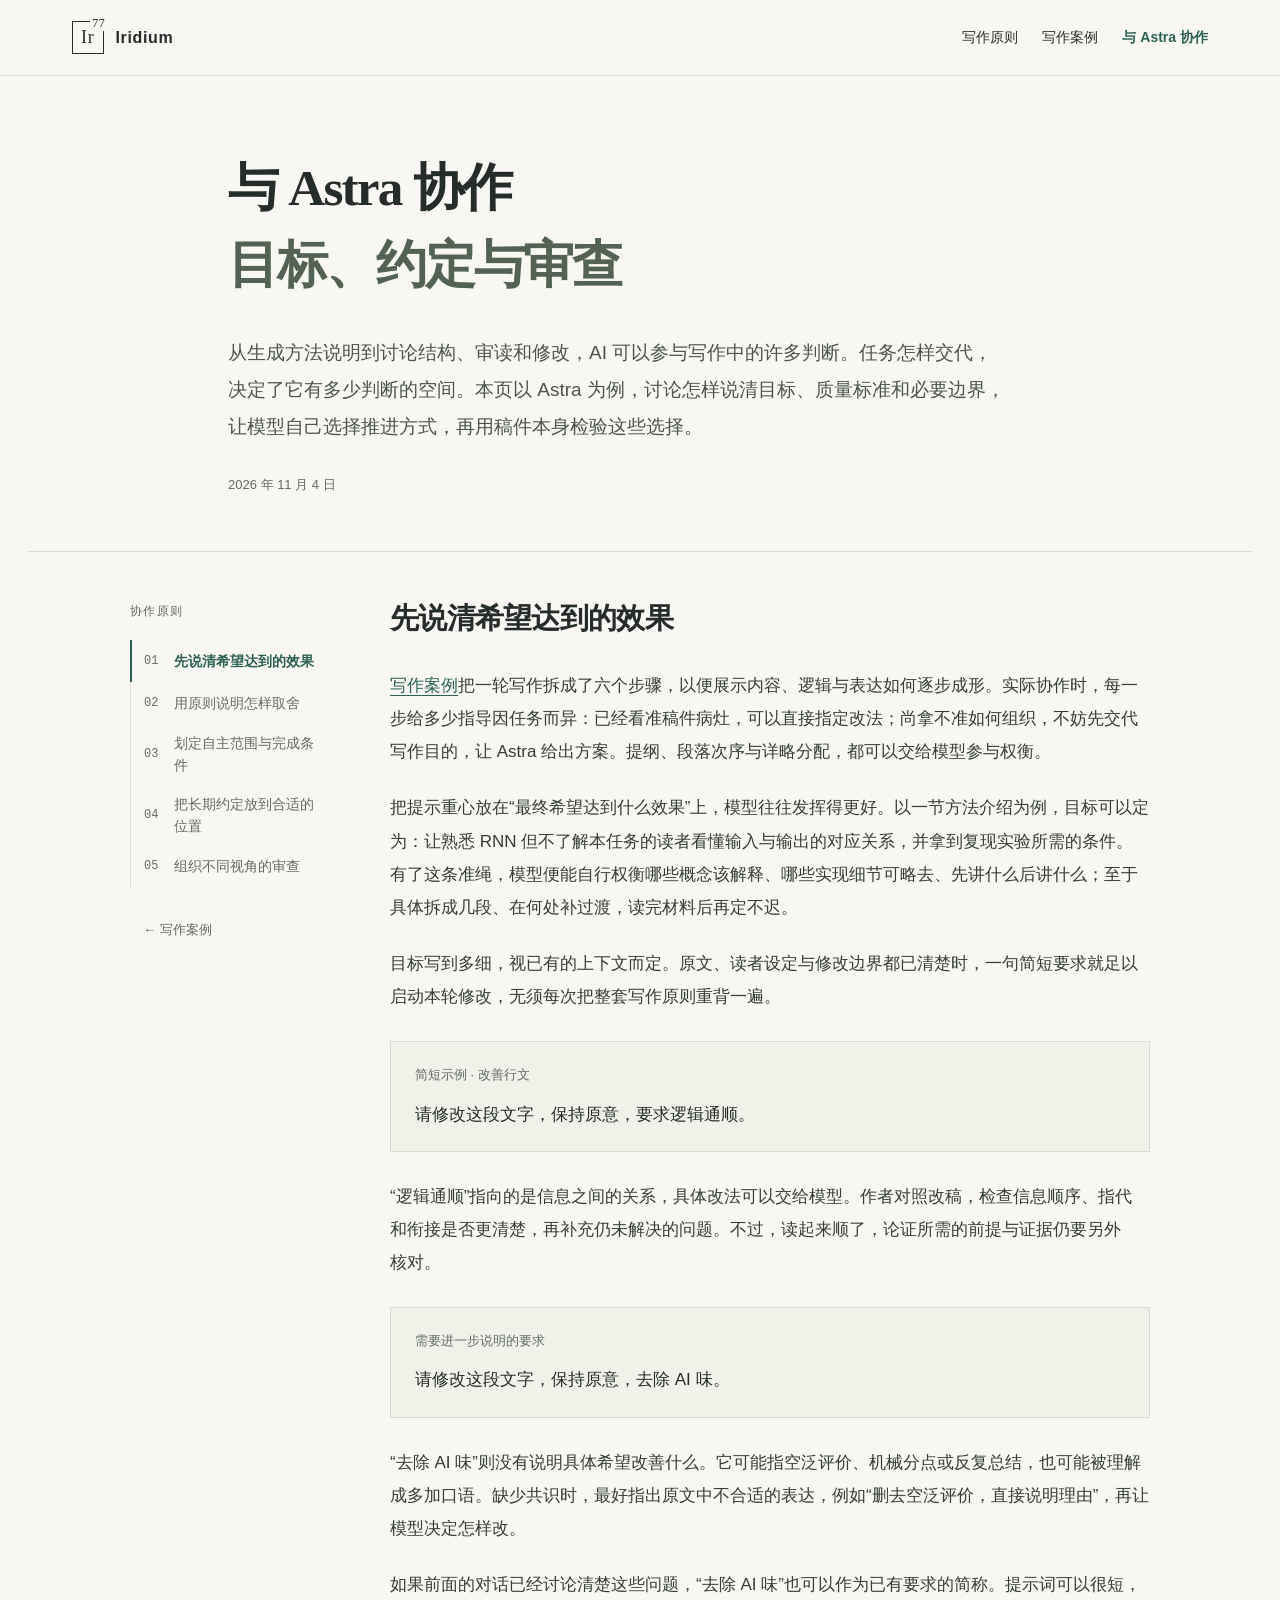
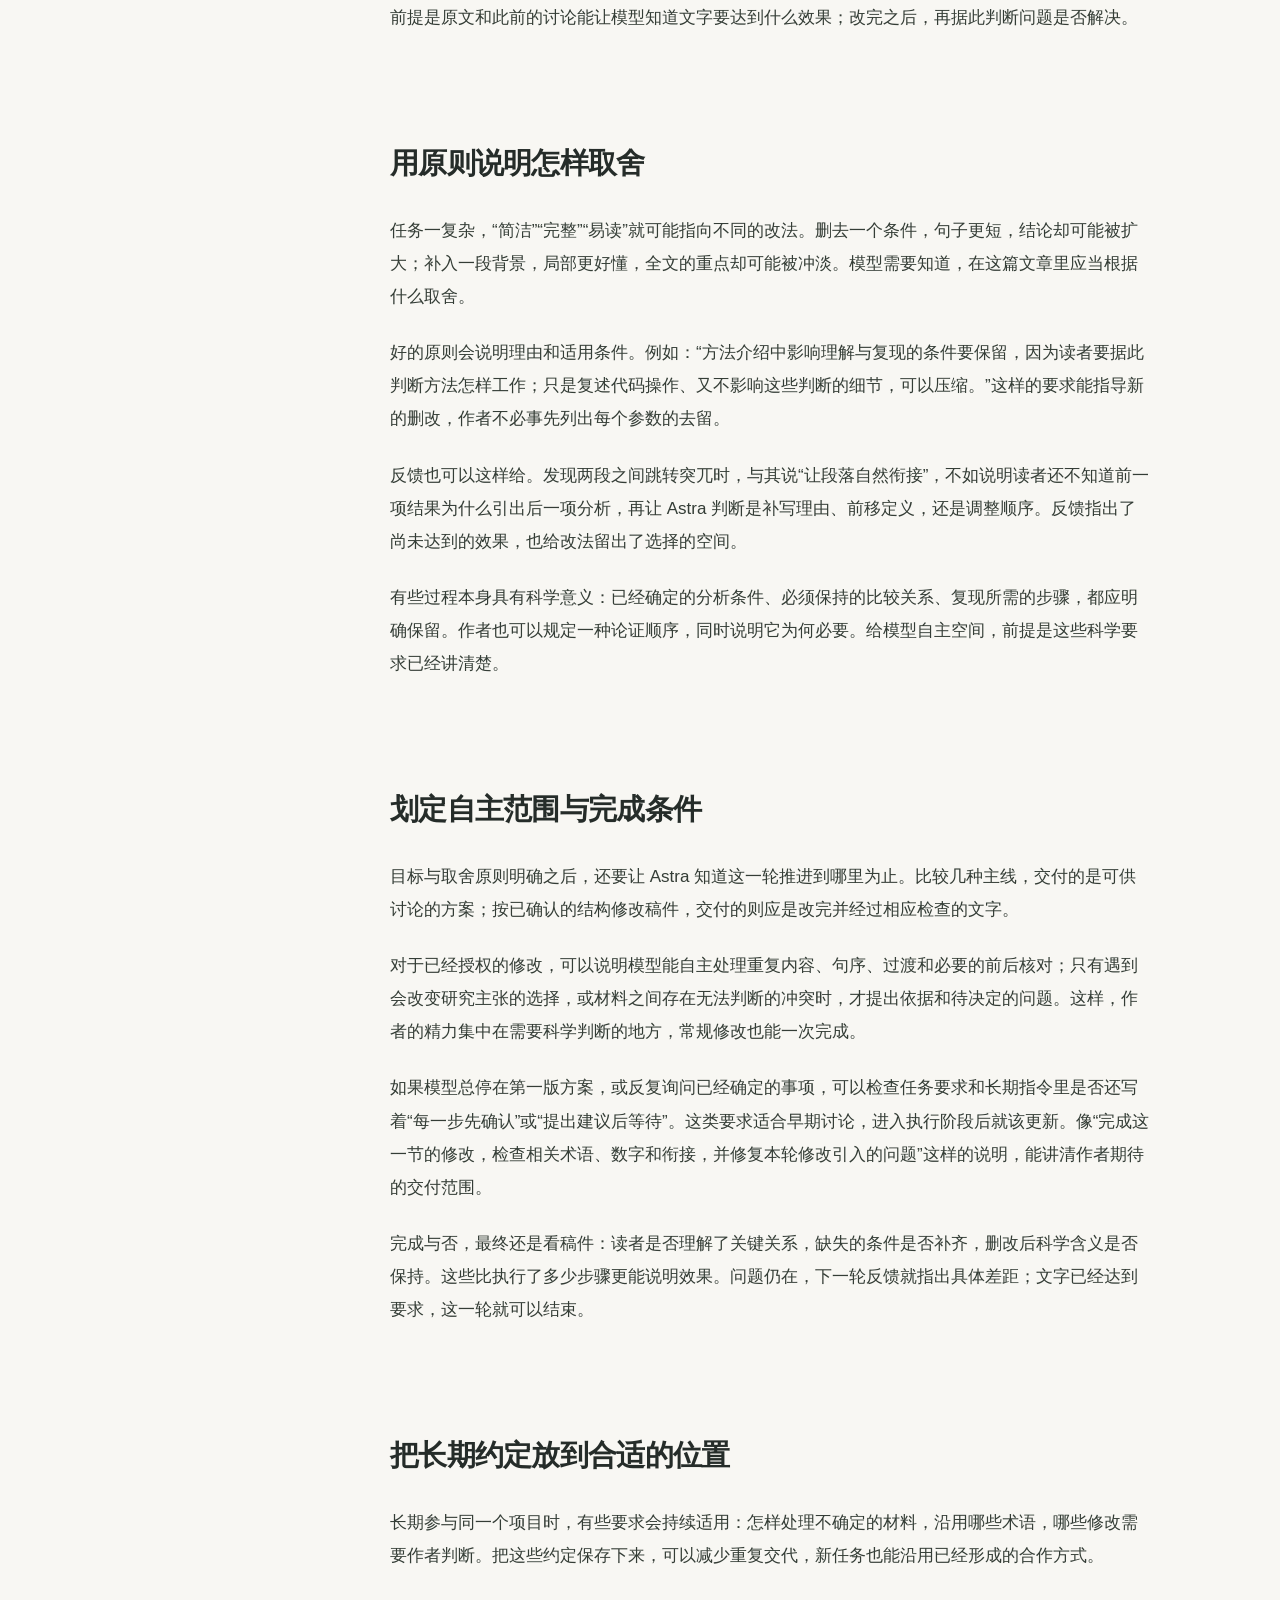
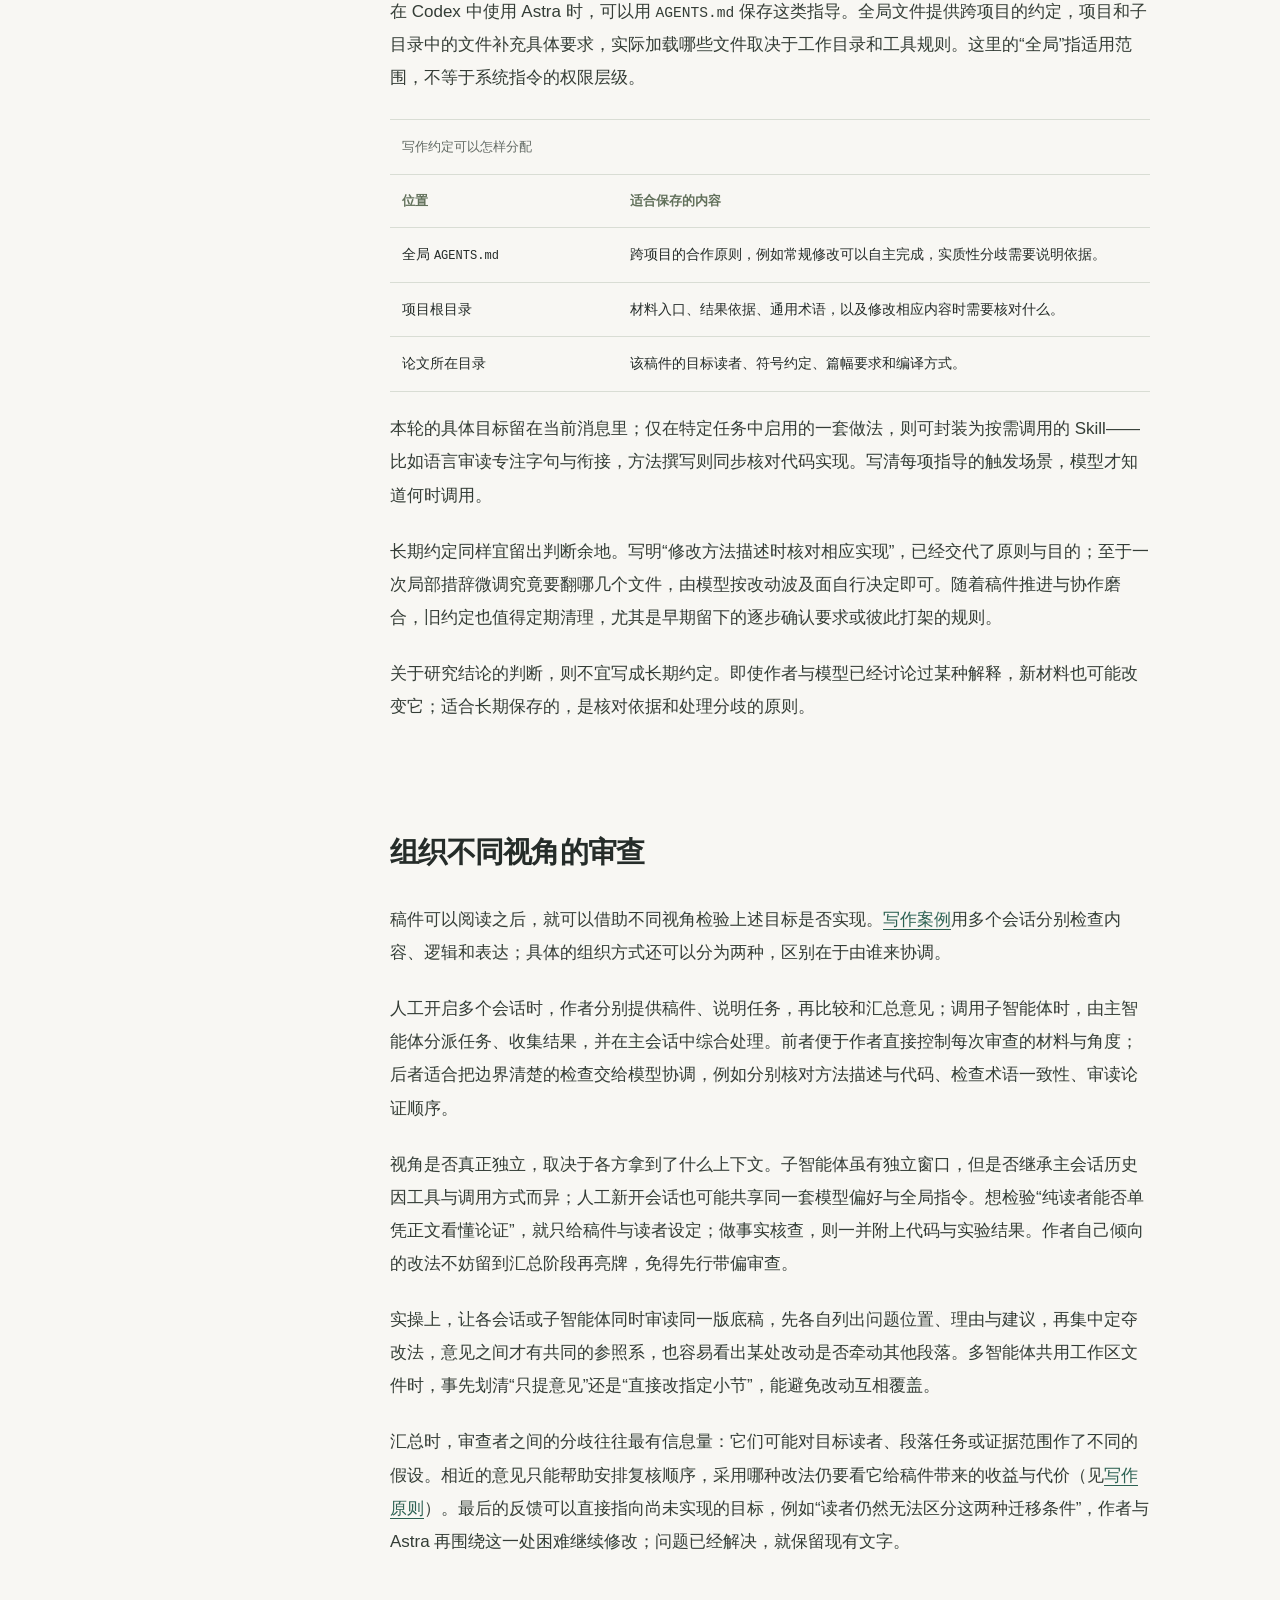
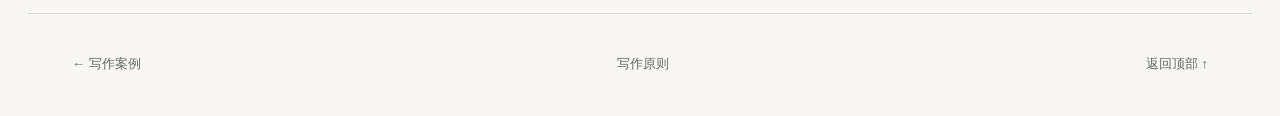
==== commit ade0f7f0: "minor" ====
--- a/astra.html
+++ b/astra.html
@@ -22,14 +22,6 @@
   <header class="site-header">
     <a class="wordmark" href="index.html"><span class="brand-mark" aria-hidden="true">Ir<span>77</span></span>Iridium</a>
     <nav aria-label="主导航"><a href="index.html">写作原则</a><a href="case.html">写作案例</a><a href="astra.html" aria-current="page">与 Astra 协作</a></nav>
-    <div class="print-menu" id="print-menu" hidden>
-      <button class="print-button" type="button" id="print-toggle" aria-expanded="false" aria-controls="print-popover"><span class="print-label">导出 PDF</span><span class="print-caret" aria-hidden="true">▾</span></button>
-      <div class="print-popover" id="print-popover" role="menu" aria-label="选择导出范围" hidden>
-        <button class="print-option" type="button" role="menuitem" data-print-mode="single"><strong>当前页面</strong><span>仅导出本篇正文与目录</span></button>
-        <button class="print-option" type="button" role="menuitem" data-print-mode="booklet"><strong>三篇合订本</strong><span>含封面刊头、总目录与全部三篇</span></button>
-        <p class="print-hint">在打印窗口选择“另存为 PDF”，建议取消勾选浏览器自带“页眉和页脚”。</p>
-      </div>
-    </div>
   </header>
   <main id="top">
     <header class="article-head wrap">
--- a/style.css
+++ b/style.css
@@ -48,18 +48,6 @@
 .site-header nav a { display: inline-flex; align-items: center; min-height: 44px; text-decoration: none; white-space: nowrap; }
 .site-header nav a:hover { text-decoration: underline; }
 .site-header nav a[aria-current="page"] { color: var(--accent); font-weight: 600; }
-.print-menu { position: relative; }
-.print-button { display: inline-flex; align-items: center; gap: 6px; padding: 8px 14px; border-radius: 3px; font-size: var(--text-small); min-height: 40px; }
-.print-button:hover, .print-button[aria-expanded="true"] { background: var(--tint); border-color: #b7c4b0; }
-.print-caret { font-size: .75em; color: var(--muted); transition: transform .15s; }
-.print-button[aria-expanded="true"] .print-caret { transform: rotate(180deg); }
-.print-popover { position: absolute; right: 0; top: calc(100% + 8px); width: 268px; padding: 8px; background: #fffefb; border: 1px solid #c5d0be; border-radius: 4px; box-shadow: 0 10px 28px rgba(28, 40, 34, .12); z-index: 80; }
-.print-option { width: 100%; display: flex; flex-direction: column; align-items: flex-start; gap: 3px; padding: 10px 12px; border: 0; border-radius: 3px; text-align: left; min-height: 44px; }
-.print-option:hover, .print-option:focus-visible { background: var(--tint); }
-.print-option strong { font-size: var(--text-small); font-weight: 600; color: var(--ink); }
-.print-option span { font-size: var(--text-micro); color: var(--muted); line-height: 1.5; }
-.print-hint { margin: 6px 4px 2px; padding-top: 8px; border-top: 1px solid var(--line); font-size: var(--text-micro); line-height: 1.6; color: var(--muted); }
-.print-masthead, .print-url, .print-booklet { display: none; }
 .article-head { max-width: 912px; padding-top: 74px; padding-bottom: 54px; }
 .article-head h1 { font-size: clamp(2.25rem, 4vw, 3.25rem); line-height: 1.5; letter-spacing: -.035em; margin-bottom: 30px; }
 .article-head h1 span { color: #536253; }
@@ -272,7 +260,6 @@
   .wordmark { font-size: .875rem; gap: 9px; }
   .brand-mark { font-size: 1rem; }
   .site-header nav { gap: 14px; font-size: .8125rem; }
-  .site-header nav a[href="#sources"], .print-menu, .print-button { display: none !important; }
   .article-head { padding-top: 35px; padding-bottom: 32px; }
   .article-head h1 { font-size: clamp(1.8rem, 7.6vw, 2.4rem); line-height: 1.65; margin-bottom: 24px; }
   .standfirst { font-size: 1rem; line-height: 2; margin-bottom: 22px; }
@@ -341,337 +328,3 @@
   html { scroll-behavior: auto; }
   *, *:before, *:after { transition: none !important; animation: none !important; }
 }
-@media print {
-  @page {
-    size: A4 portrait;
-    margin: 20mm 24mm 22mm;
-  }
-  @page {
-    @top-left {
-      content: "IRIDIUM · AI 辅助论文写作";
-      font: 7.5pt/1 Inter, "Noto Sans CJK SC", "PingFang SC", sans-serif;
-      color: #768079;
-      letter-spacing: .06em;
-    }
-    @bottom-right {
-      content: counter(page) " / " counter(pages);
-      font: 8pt/1 ui-monospace, SFMono-Regular, Consolas, monospace;
-      color: #768079;
-    }
-  }
-  @page :first {
-    @top-left { content: none; }
-  }
-  :root {
-    --print-serif: Georgia, "Noto Serif", "Times New Roman", "Noto Serif CJK SC", "Source Han Serif SC", "Songti SC", "STSong", "SimSun", serif;
-  }
-  html { scroll-behavior: auto; }
-  body {
-    background: #fff !important;
-    color: #1c231f;
-    font: 10.25pt/1.82 var(--print-serif);
-    print-color-adjust: exact;
-    -webkit-print-color-adjust: exact;
-  }
-  .reading-progress, .site-header, .toc-bottom, .copy-button, .decision-buttons, #decision-feedback, .toast, .site-footer, .download-link, .skip-link, noscript {
-    display: none !important;
-  }
-  body[data-print-active="booklet"] > main { display: none !important; }
-  body[data-print-active="booklet"] .print-booklet { display: block !important; }
-
-  .wrap { max-width: none; width: 100%; padding: 0; }
-  .print-masthead {
-    display: flex !important;
-    align-items: center;
-    justify-content: space-between;
-    gap: 12pt;
-    padding-bottom: 8pt;
-    margin-bottom: 18pt;
-    border-bottom: 1.5pt solid #252c29;
-    font: 8.5pt/1.4 var(--sans);
-  }
-  .print-masthead-brand { display: inline-flex; align-items: center; gap: 8pt; font-weight: 600; letter-spacing: .06em; color: #1c231f; }
-  .print-badge { display: inline-block; padding: 1.5pt 5pt; border: 1pt solid #252c29; font: 600 8pt/1.2 var(--print-serif); letter-spacing: .02em; }
-  .print-masthead-part { color: var(--accent); font-weight: 600; letter-spacing: .03em; }
-
-  .article-head { max-width: none; padding: 0 0 14pt; margin-bottom: 16pt; border-bottom: .75pt solid #cbd3c6; }
-  .article-head h1 { font: 600 22pt/1.36 var(--print-serif); letter-spacing: -.02em; margin-bottom: 10pt; color: #161d19; }
-  .article-head h1 span { color: #3c5646; font-weight: 500; }
-  .standfirst { max-width: none; font: 10.25pt/1.78 var(--print-serif); color: #39433c; margin-bottom: 10pt; }
-  .article-meta { display: flex; justify-content: space-between; gap: 12pt; font: 8.25pt/1.5 var(--sans); color: #5f6861; }
-  .print-url { display: inline !important; font: 8pt/1.5 ui-monospace, SFMono-Regular, Consolas, monospace; color: #4e6357; }
-
-  .reading-layout { display: block; padding-top: 0; padding-bottom: 0; border-top: 0; }
-  .toc {
-    position: static;
-    max-height: none;
-    overflow: visible;
-    background: #f5f7f2;
-    border: .6pt solid #cdd6c8;
-    border-radius: 2pt;
-    padding: 9pt 13pt 10pt;
-    margin: 0 0 20pt;
-    break-inside: avoid;
-  }
-  .toc-label { font: 600 7.75pt/1.4 var(--sans); letter-spacing: .1em; color: var(--accent); margin-bottom: 6pt; }
-  .toc nav { display: grid; grid-template-columns: repeat(2, minmax(0, 1fr)); gap: 2.5pt 18pt; }
-  .toc nav a, .toc nav a.active {
-    min-height: 0;
-    padding: 1.5pt 0;
-    border: 0;
-    font: 8.75pt/1.5 var(--sans);
-    color: #26302b !important;
-    font-weight: 400 !important;
-  }
-  .toc nav a span { flex: 0 0 1.8em; color: var(--accent); font: 600 7.75pt/1.5 ui-monospace, SFMono-Regular, Consolas, monospace; }
-
-  .article-section, .case-page .article-section { max-width: none; margin-bottom: 20pt; padding-bottom: 0; border-bottom: 0 !important; }
-  .article-section + .article-section { padding-top: 14pt; border-top: .6pt solid #d6ded2; }
-  h2 { font: 600 14.5pt/1.42 var(--print-serif); color: #161d19; margin-bottom: 9pt; letter-spacing: -.015em; }
-  h2[data-print-num]::before {
-    content: attr(data-print-num);
-    display: inline-block;
-    min-width: 1.85em;
-    margin-right: 5pt;
-    color: var(--accent);
-    font: 600 9pt/1 ui-monospace, SFMono-Regular, Consolas, monospace;
-    vertical-align: 1pt;
-  }
-  .section-heading-row { margin-bottom: 9pt; }
-  h3 { font: 600 11pt/1.48 var(--sans); color: #1f3b31; margin: 14pt 0 6pt; }
-  .article-section > h3 { margin: 14pt 0 6pt; }
-  h4 { font: 600 9.75pt/1.45 var(--sans); color: #1c231f; }
-  h1, h2, h3, h4, .step-heading, .section-heading-row { break-after: avoid; page-break-after: avoid; }
-
-  p { margin: 0 0 8pt; orphans: 3; widows: 3; text-align: justify; }
-  .section-lead { font-size: 10.25pt; line-height: 1.8; margin-bottom: 10pt; color: #2b342e; }
-  .article-section > p:not(.small-print), .case-step > p { color: #1e2621; }
-  article p a { color: #234d42; text-decoration: underline; text-decoration-color: #9cb0a2; text-underline-offset: 2px; }
-  code { font-size: .85em; background: #f1f4ee; padding: .5pt 3pt; border-radius: 1.5pt; }
-
-  .ai-tip {
-    margin: 9pt 0 10pt;
-    padding: 7.5pt 11pt;
-    background: #f4f7f2;
-    border: .5pt solid #d2dcd0;
-    border-left: 2.2pt solid var(--accent);
-    border-radius: 1.5pt;
-    font-size: 9.5pt;
-    line-height: 1.74;
-    break-inside: avoid;
-  }
-  .brief-example {
-    margin: 10pt 0 11pt;
-    padding: 8pt 12pt;
-    background: #f7f8f4;
-    border: .5pt solid #d6ddd1;
-    border-left: 2.2pt solid #6f8a74;
-    color: #2d3830;
-    break-inside: avoid;
-  }
-  .brief-example p { font-size: 9.25pt; line-height: 1.72; margin-bottom: 4pt; }
-  .brief-example p:last-child { margin-bottom: 0; }
-  .brief-example .example-label { font: 600 7.75pt/1.4 var(--sans); color: #4d5f50; margin-bottom: 4pt; }
-  .brief-example a { font: 8pt/1.4 var(--sans); color: var(--accent); }
-
-  .small-label, .panel-label { font: 600 7.75pt/1.4 var(--sans); color: #546158; margin-bottom: 5pt; letter-spacing: .03em; }
-  .small-print { font: 8.25pt/1.65 var(--sans) !important; color: #5d665f; text-align: left; }
-  .tiny-tag { font: 600 7.25pt/1.4 var(--sans); padding: 1.5pt 5pt; border-color: #93a890; background: #eef3eb; }
-  .source-note { display: inline-block; font: 8pt/1.5 var(--sans); color: #3d5b4d; margin-top: 2pt; }
-
-  .case-route {
-    grid-template-columns: repeat(6, 1fr);
-    gap: 6pt;
-    margin: 10pt 0 2pt;
-    padding: 8pt 10pt;
-    background: #f5f7f2;
-    border: .6pt solid #cdd6c8;
-    border-radius: 2pt;
-    break-inside: avoid;
-  }
-  .case-route li { padding-bottom: 0; }
-  .case-route a { min-height: 0; gap: 3pt; font: 8.25pt/1.35 var(--sans); color: #242e29; }
-  .case-context { background: #f2f5ee; border: .6pt solid #c8d3c2; padding: 10pt 12pt; margin: 11pt 0 12pt; break-inside: avoid; }
-  .case-context p { font-size: 9.25pt; line-height: 1.72; margin-top: 6pt; color: #2b352d; }
-
-  .case-step { margin-top: 18pt; }
-  .step-heading { gap: 8pt; margin-bottom: 8pt; }
-  .step-heading > span { width: 1.9em; height: 1.9em; font-size: 7.75pt; background: #edf2ea; border-color: #9fb298; }
-  .step-heading h3 { font: 600 11.75pt/1.45 var(--print-serif); color: #18201c; margin: 0; }
-
-  details { border: 0; margin: 9pt 0; }
-  details::details-content { display: block; content-visibility: visible; }
-  summary { padding: 0 0 4pt; min-height: 0; font: 600 8.75pt/1.45 var(--sans); color: var(--accent); break-after: avoid; }
-  .expand-icon, .summary-meta { display: none !important; }
-  summary[data-print-label] { font-size: 0; }
-  summary[data-print-label] > * { display: none !important; }
-  summary[data-print-label]::before {
-    content: attr(data-print-label);
-    font: 600 8.5pt/1.45 var(--sans);
-    color: var(--accent);
-    letter-spacing: .02em;
-  }
-  .details-body { padding-bottom: 0; }
-  .code-disclosure { background: transparent; padding: 0; margin: 9pt 0; break-inside: avoid; }
-  .code-block {
-    background: #f5f7f3 !important;
-    color: #1c2620 !important;
-    border: .75pt solid #c4cfc0;
-    border-left: 2.2pt solid var(--accent);
-    border-radius: 2pt;
-    padding: 9pt 11pt;
-    margin-bottom: 6pt;
-    font-size: 8.25pt;
-    line-height: 1.58;
-    white-space: pre-wrap;
-    word-break: break-word;
-    break-inside: avoid;
-  }
-  .code-block code { background: transparent; padding: 0; font-size: inherit; white-space: inherit; }
-  .prompt-inline { margin: 9pt 0; break-inside: avoid; }
-  .prompt-inline .details-body { background: #f4f6f0; border: .6pt solid #cdd6c8; border-left: 2pt solid var(--accent); padding: 8pt 11pt; }
-  .prompt-content { font: 9pt/1.68 var(--sans); color: #263029; text-align: left; }
-
-  .task-figure { margin: 11pt 0; padding: 11pt 13pt 9pt; border: .75pt solid #c5cfc0; background: #fff; break-inside: avoid; }
-  .task-stage-labels { font: 8pt/1.4 var(--sans); margin-bottom: 7pt; }
-  .trial-track { height: 22pt; }
-  .trial-track .item, .trial-track .retrieval { font-size: 8pt; line-height: 20pt; border: .5pt solid rgba(37, 44, 41, .28); }
-  .maintenance { height: 19pt; border-color: #adbba5; }
-  .fixation-track { margin-top: 7pt; font-size: 7.5pt; }
-  .task-figure > p { font: 7.75pt/1.4 var(--sans); margin-top: 7pt; text-align: left; }
-
-  .revision-view { margin: 11pt 0; border: .75pt solid #c4cfc0; border-radius: 2pt; background: #fff; }
-  .tab-list { display: none !important; }
-  .tab-panel, .tab-panel[hidden] { display: block !important; padding: 9pt 12pt; border-top: .6pt solid #d7dfd2; break-inside: avoid; }
-  .tab-panel:first-of-type { border-top: 0; }
-  .english-sample { font: 9.75pt/1.72 Georgia, "Noto Serif", "Times New Roman", serif; color: #222c25; text-align: left; }
-  .editor-note { font: 8.5pt/1.6 var(--sans); padding-top: 6pt; margin-top: 4pt; text-align: left; }
-  .reason-list li { gap: 12pt; font: 9pt/1.65 var(--sans); margin-bottom: 5pt; }
-
-  .table-wrap { margin: 11pt 0; overflow: visible; border-top: 1.1pt solid #2c6152; border-bottom: 1.1pt solid #2c6152; break-inside: avoid; }
-  table { font: 8.5pt/1.58 var(--sans); }
-  caption { font: 600 8pt/1.4 var(--sans); color: #2c6152; padding: 0 0 5pt; }
-  th, td { padding: 6pt 7pt; border-top: .5pt solid #d4dcd0; }
-  thead th { border-top: 0; border-bottom: .75pt solid #9db097; font-size: 8pt; color: #27382f; }
-  .placement { border: .5pt solid rgba(37, 44, 41, .2); font-size: 7.25pt; padding: 1pt 4.5pt; }
-  .decision { margin-top: 9pt; padding: 6pt 10pt; background: #f6f8f3; border-left: 2pt solid #7d9674; font-size: 9.25pt; break-inside: avoid; }
-  .decision > span { font: 600 7.75pt/1.4 var(--sans); margin-bottom: 2pt; }
-
-  .outline-list { margin: 10pt 0 10pt 5pt; padding-left: 14pt; border-left: 1pt solid #9eb296; break-inside: avoid; }
-  .outline-list > div { margin-bottom: 8pt; break-inside: avoid; }
-  .outline-list > div:last-child { margin-bottom: 0; }
-  .outline-list > div:before { left: -17.5pt; top: 5pt; width: 5pt; height: 5pt; border-width: 1pt; }
-  .outline-list span { font: 600 7.75pt/1.4 var(--sans); margin-right: 8pt; }
-  .outline-list strong { font: 600 9.25pt/1.45 var(--sans); }
-  .outline-list p { font: 8.75pt/1.6 var(--sans); margin-top: 2pt; text-align: left; }
-
-  .final-excerpt, .transition-example, .prompt-example {
-    margin: 10pt 0;
-    padding: 9.5pt 12pt;
-    background: #f5f7f1;
-    border: .6pt solid #cdd6c8;
-    border-left: 2.2pt solid var(--accent);
-    break-inside: avoid;
-  }
-  .review-quote {
-    margin: 10pt 0;
-    padding: 9.5pt 12pt;
-    background: #f2f6ee;
-    border: .6pt solid #c6d2bf;
-    border-left: 2.2pt solid #6c8868;
-    break-inside: avoid;
-  }
-  .review-quote p { font: 9.75pt/1.75 var(--print-serif); margin-bottom: 5pt; }
-  .before-after {
-    grid-template-columns: 1fr 1fr;
-    border: .75pt solid #c6d0c1;
-    background: #fafbf8;
-    margin: 10pt 0 7pt;
-    break-inside: avoid;
-  }
-  .before-after > div { padding: 9pt 11pt; }
-  .before-after > div + div { padding: 9pt 11pt; border-left: .6pt solid #c6d0c1; border-top: 0; background: #f3f6ef; }
-
-  .argument-flow { margin: 11pt 0; }
-  .argument-flow li { gap: 10pt; padding-bottom: 10pt; break-inside: avoid; }
-  .argument-flow li:after { left: 9.5pt; top: 19pt; }
-  .flow-dot { width: 19pt; height: 19pt; font-size: 7.5pt; background: #f2f6ef; }
-  .argument-flow h4 { margin: 0 0 3pt; }
-  .argument-flow p { font: 9pt/1.62 var(--sans); text-align: left; }
-
-  .review-lenses { grid-template-columns: repeat(3, 1fr); gap: 9pt; margin: 11pt 0; break-inside: avoid; }
-  .review-lenses > div { border: .6pt solid #cfd8ca; border-top: 2pt solid var(--accent); padding: 7.5pt 9pt; background: #fafbf8; }
-  .review-lenses span { font: 600 7.5pt/1.4 var(--sans); }
-  .review-lenses h4 { font-size: 9.5pt; margin: 4pt 0; }
-  .review-lenses p { font: 8.5pt/1.58 var(--sans); text-align: left; }
-
-  .decision-lab { margin: 12pt 0; padding: 11pt 13pt; border: .75pt solid #bccab3; background: #fcfdfb; break-inside: avoid; }
-  .lab-heading { gap: 8pt; margin-bottom: 6pt; }
-  .lab-heading > p[data-print-label] { font-size: 0; }
-  .lab-heading > p[data-print-label]::before {
-    content: attr(data-print-label);
-    font: 600 10.5pt/1.4 var(--print-serif);
-    color: #18201c;
-  }
-  .lab-original { padding: 8pt 0 9pt; margin-top: 8pt; }
-  .lab-suggestion { padding: 8.5pt 11pt; background: #f7f1e7; border: .5pt solid #decbb3; border-left: 2.2pt solid #a6784e; }
-  .lab-suggestion > p { font: 10.25pt/1.7 var(--print-serif); margin-bottom: 5pt; }
-  .suggestion-reason { font: 8.25pt/1.5 var(--sans); }
-  .verdict { margin-top: 9pt; padding-top: 7pt; border-top: .5pt dashed #cbd4c5; }
-  .verdict .details-body p { font-size: 9.25pt; line-height: 1.7; }
-  .verdict .verdict-text { padding: 6pt 10pt; margin: 5pt 0; font-size: 9.25pt; }
-
-  .line-edit { padding: 9.5pt 12pt; margin: 10pt 0; background: #f6f5ee; border: .6pt solid #dcd8ca; border-left: 2.2pt solid var(--rust); break-inside: avoid; }
-  .line-edit > p > span { font: 600 7.75pt/1.4 var(--sans); margin-bottom: 4pt; }
-  .finish-list { margin: 10pt 0; border-bottom: .5pt solid #d4dcd0; break-inside: avoid; }
-  .finish-list > div { gap: 14pt; padding: 6.5pt 0; }
-  .finish-list span { font: 600 8.25pt/1.5 var(--sans); }
-  .finish-list p { font: 8.75pt/1.6 var(--sans); text-align: left; }
-
-  .prompt-card { margin: 11pt 0; padding: 9.5pt 11pt; border: .75pt solid #c8d2c3; border-radius: 2pt; background: #fafbf9; break-inside: avoid; }
-  .prompt-card-header h3 { font: 600 10pt/1.4 var(--sans); }
-  .prompt-use { font: 8.25pt/1.55 var(--sans); margin: 5pt 0 7pt; text-align: left; }
-  .prompt-card .prompt-content { background: #eff3ea; border-left: 2pt solid var(--accent); padding: 8pt 10pt; }
-
-  .source-entry { gap: 12pt; padding: 11pt 0; break-inside: avoid; }
-  .source-entry h3 { font-size: 10pt; margin-bottom: 4pt; }
-  .source-entry p { font-size: 9pt; line-height: 1.68; }
-  .source-details { margin-top: 6pt; }
-  .source-details ul { font: 8.25pt/1.68 var(--sans); margin: 4pt 0 0; }
-  .source-details li { margin-bottom: 4pt; }
-
-  /* Three-part combined booklet layout */
-  .booklet-cover { padding-top: 6pt; }
-  .booklet-cover-head { padding: 14pt 0 18pt; margin-bottom: 18pt; border-bottom: 1pt solid #c6d0c1; }
-  .booklet-cover-head h1 { font: 600 26pt/1.32 var(--print-serif); letter-spacing: -.025em; margin: 0 0 12pt; color: #161d19; }
-  .booklet-cover-head h1 span { color: #3c5646; font-weight: 500; }
-  .booklet-toc-title { font: 600 9pt/1.4 var(--sans); letter-spacing: .12em; color: var(--accent); margin: 0 0 10pt; }
-  .booklet-toc-part {
-    margin-bottom: 11pt;
-    padding: 9pt 12pt 10pt;
-    background: #f5f7f2;
-    border: .6pt solid #cdd6c8;
-    border-radius: 2pt;
-    break-inside: avoid;
-  }
-  .booklet-toc-part-head { display: flex; align-items: baseline; justify-content: space-between; gap: 10pt; margin-bottom: 6pt; padding-bottom: 5pt; border-bottom: .5pt solid #d7dfd2; }
-  .booklet-toc-part-head a { font: 600 9.75pt/1.4 var(--print-serif); color: #18201c; text-decoration: none; }
-  .booklet-toc-part-head span { font: 600 7.75pt/1.4 var(--sans); color: var(--accent); letter-spacing: .04em; }
-  .booklet-toc-grid { display: grid; grid-template-columns: repeat(2, minmax(0, 1fr)); gap: 2.5pt 18pt; }
-  .booklet-toc-grid a { display: flex; align-items: baseline; gap: 6pt; font: 8.5pt/1.5 var(--sans); color: #2b352f; text-decoration: none; }
-  .booklet-toc-grid a span { flex: 0 0 1.8em; color: var(--accent); font: 600 7.5pt/1.5 ui-monospace, SFMono-Regular, Consolas, monospace; }
-
-  .booklet-part { break-before: page; page-break-before: always; }
-  .booklet-part-kicker {
-    display: flex;
-    align-items: center;
-    justify-content: space-between;
-    padding-bottom: 6pt;
-    margin-bottom: 14pt;
-    border-bottom: 1.2pt solid #252c29;
-    font: 600 8.25pt/1.4 var(--sans);
-    color: var(--accent);
-    letter-spacing: .06em;
-  }
-  .booklet-part-kicker span:last-child { color: #5f6861; font-weight: 500; letter-spacing: .02em; }
-}
